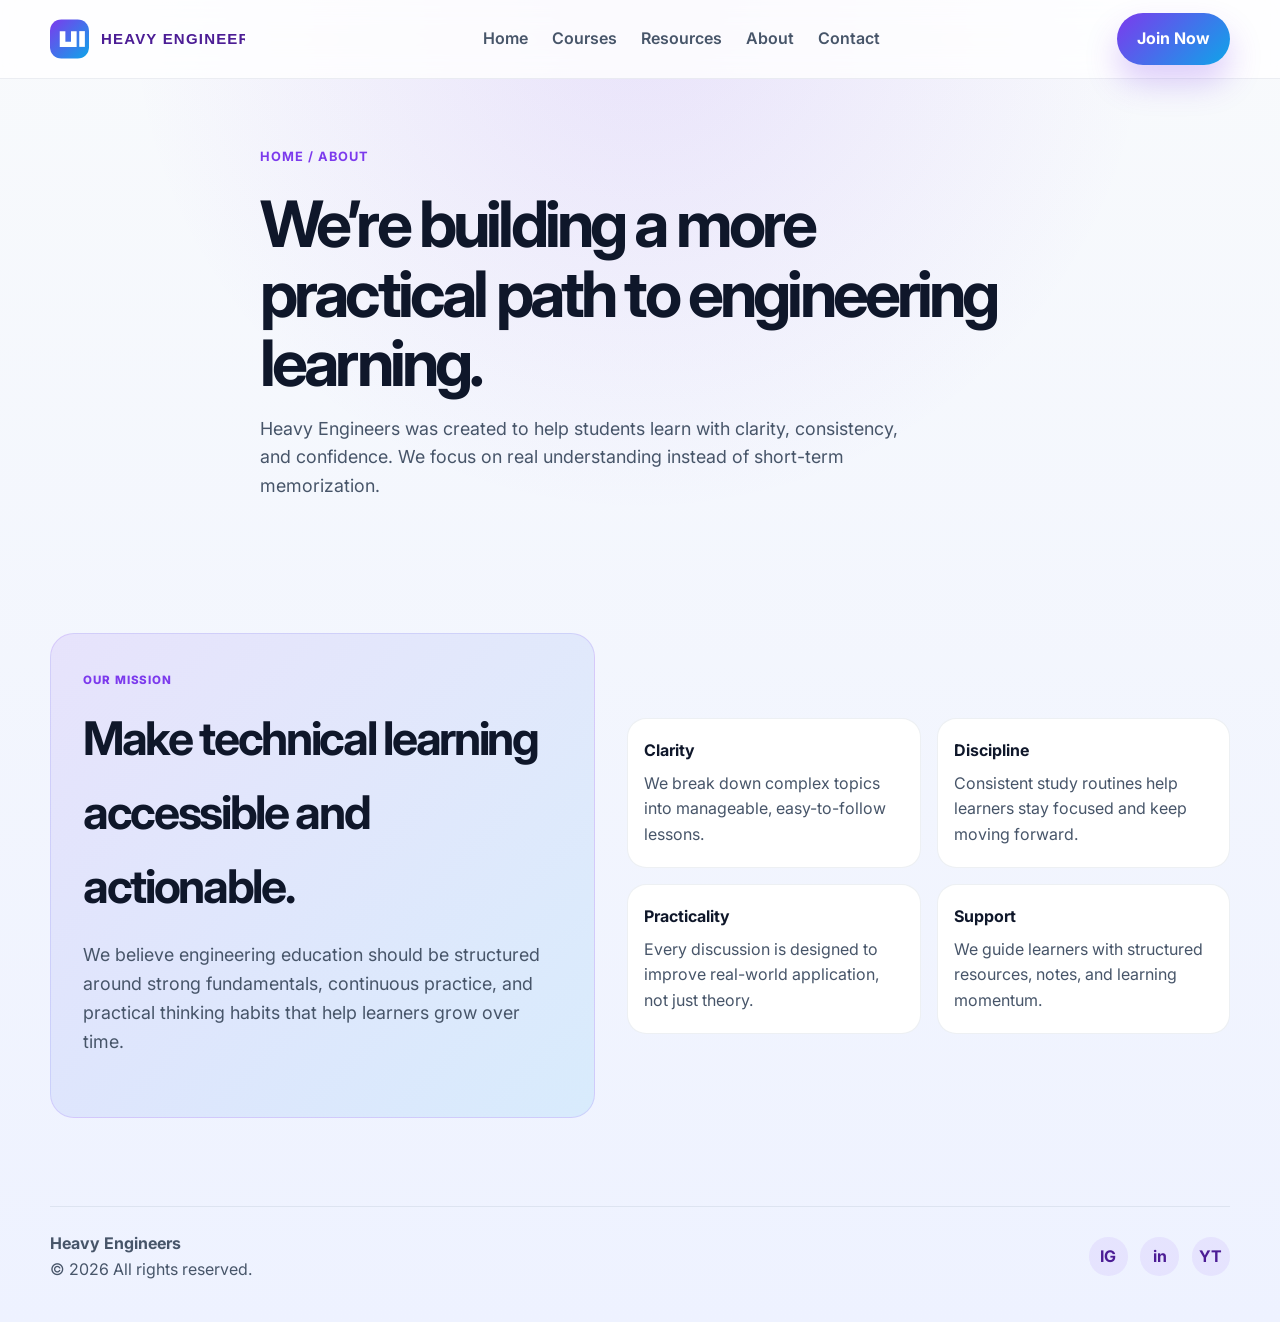
==== about.html @ 8e63c317 "Force cache refresh for updated logo and styles Co-authored-by: Copilot <223556219+Copilot@users.nor" ====
<!DOCTYPE html>
<html lang="en">
  <head>
    <meta charset="UTF-8" />
    <meta name="viewport" content="width=device-width, initial-scale=1.0" />
    <meta
      name="description"
      content="Learn about Heavy Engineers, our mission, and the approach behind our engineering learning community."
    />
    <title>About | Heavy Engineers</title>
    <link rel="preconnect" href="https://fonts.googleapis.com" />
    <link rel="preconnect" href="https://fonts.gstatic.com" crossorigin />
    <link
      href="https://fonts.googleapis.com/css2?family=Inter:wght@400;500;600;700;800;900&display=swap"
      rel="stylesheet"
    />
    <link rel="stylesheet" href="styles.css?v=2" />
  </head>
  <body>
    <header class="topbar">
      <div class="container nav">
        <a href="index.html" class="brand" aria-label="Heavy Engineers home">
          <img src="assets/heavy-engineers-logo.svg?v=2" alt="Heavy Engineers logo" class="brand-logo" />
        </a>

        <button class="menu-toggle" aria-label="Toggle navigation" aria-expanded="false">
          ☰
        </button>

        <nav class="nav-links" aria-label="Main navigation">
          <a href="index.html">Home</a>
          <a href="courses.html">Courses</a>
          <a href="notes.html">Resources</a>
          <a href="about.html">About</a>
          <a href="contact.html">Contact</a>
        </nav>

        <a href="contact.html" class="nav-cta">Join Now</a>
      </div>
    </header>

    <main>
      <section class="page-hero">
        <div class="container page-hero-content">
          <span class="page-breadcrumb">Home / About</span>
          <h1>We’re building a more practical path to engineering learning.</h1>
          <p class="hero-copy">
            Heavy Engineers was created to help students learn with clarity, consistency, and confidence.
            We focus on real understanding instead of short-term memorization.
          </p>
        </div>
      </section>

      <section>
        <div class="container split">
          <div class="info-panel">
            <span class="section-label">Our mission</span>
            <h2>Make technical learning accessible and actionable.</h2>
            <p class="hero-copy">
              We believe engineering education should be structured around strong fundamentals, continuous practice,
              and practical thinking habits that help learners grow over time.
            </p>
          </div>

          <div class="feature-list">
            <div class="feature-item">
              <strong>Clarity</strong>
              <span>We break down complex topics into manageable, easy-to-follow lessons.</span>
            </div>
            <div class="feature-item">
              <strong>Discipline</strong>
              <span>Consistent study routines help learners stay focused and keep moving forward.</span>
            </div>
            <div class="feature-item">
              <strong>Practicality</strong>
              <span>Every discussion is designed to improve real-world application, not just theory.</span>
            </div>
            <div class="feature-item">
              <strong>Support</strong>
              <span>We guide learners with structured resources, notes, and learning momentum.</span>
            </div>
          </div>
        </div>
      </section>
    </main>

    <footer class="footer">
      <div class="container footer-row">
        <div>
          <strong>Heavy Engineers</strong>
          <div>© <span id="year"></span> All rights reserved.</div>
        </div>

        <div class="socials" aria-label="Social links">
          <a href="#" aria-label="Instagram">IG</a>
          <a href="#" aria-label="LinkedIn">in</a>
          <a href="#" aria-label="YouTube">YT</a>
        </div>
      </div>
    </footer>

    <script src="script.js?v=2"></script>
  </body>
</html>
---- styles.css ----
:root {
  --bg: #0f172a;
  --bg-soft: #111827;
  --panel: rgba(15, 23, 42, 0.8);
  --panel-light: #f8fafc;
  --card: #ffffff;
  --card-alt: #eef2ff;
  --primary: #7c3aed;
  --primary-dark: #4c1d95;
  --secondary: #0ea5e9;
  --accent: #f59e0b;
  --text: #0f172a;
  --text-soft: #475569;
  --line: rgba(148, 163, 184, 0.28);
  --shadow: 0 24px 80px rgba(15, 23, 42, 0.18);
  --radius: 22px;
  --max-width: 1180px;
}

* {
  box-sizing: border-box;
}

html {
  scroll-behavior: smooth;
}

body {
  margin: 0;
  font-family: Inter, "Segoe UI", sans-serif;
  color: var(--text);
  background:
    radial-gradient(circle at top, rgba(124, 58, 237, 0.12), transparent 35%),
    linear-gradient(180deg, #f8fafc 0%, #eef2ff 100%);
  line-height: 1.6;
}

img {
  max-width: 100%;
  display: block;
}

a {
  color: inherit;
  text-decoration: none;
}

button {
  font: inherit;
}

.container {
  width: min(var(--max-width), calc(100% - 2rem));
  margin: 0 auto;
}

.topbar {
  position: sticky;
  top: 0;
  z-index: 50;
  background: rgba(255, 255, 255, 0.8);
  backdrop-filter: blur(14px);
  border-bottom: 1px solid rgba(148, 163, 184, 0.18);
}

.nav {
  display: flex;
  align-items: center;
  justify-content: space-between;
  min-height: 78px;
}

.brand {
  display: inline-flex;
  align-items: center;
  gap: 0.8rem;
  font-weight: 800;
  letter-spacing: 0.04em;
  text-transform: uppercase;
  color: var(--primary-dark);
}

.brand-logo {
  display: block;
  height: 42px;
  width: auto;
}

.nav-links {
  display: flex;
  align-items: center;
  gap: 1.5rem;
}

.nav-links a {
  position: relative;
  color: var(--text-soft);
  font-weight: 600;
  transition: color 0.2s ease;
}

.nav-links a::after {
  content: "";
  position: absolute;
  left: 0;
  bottom: -0.4rem;
  width: 100%;
  height: 2px;
  background: linear-gradient(90deg, var(--primary), var(--secondary));
  transform: scaleX(0);
  transform-origin: left;
  transition: transform 0.2s ease;
}

.nav-links a:hover,
.nav-links a:focus-visible {
  color: var(--primary-dark);
}

.nav-links a:hover::after,
.nav-links a:focus-visible::after {
  transform: scaleX(1);
}

.nav-cta {
  display: inline-flex;
  align-items: center;
  gap: 0.6rem;
  background: linear-gradient(135deg, var(--primary), var(--secondary));
  color: #fff;
  border: 0;
  border-radius: 999px;
  padding: 0.85rem 1.25rem;
  font-weight: 700;
  box-shadow: 0 18px 32px rgba(124, 58, 237, 0.25);
  cursor: pointer;
}

.menu-toggle {
  display: none;
  border: 1px solid rgba(148, 163, 184, 0.4);
  background: #fff;
  border-radius: 12px;
  width: 2.8rem;
  height: 2.8rem;
}

.hero {
  padding: 4.5rem 0 3rem;
}

.hero-grid {
  display: grid;
  grid-template-columns: 1.1fr 0.9fr;
  gap: 2rem;
  align-items: center;
}

.kicker {
  display: inline-flex;
  align-items: center;
  gap: 0.5rem;
  padding: 0.5rem 0.8rem;
  background: rgba(124, 58, 237, 0.08);
  color: var(--primary-dark);
  border: 1px solid rgba(124, 58, 237, 0.15);
  border-radius: 999px;
  font-size: 0.8rem;
  font-weight: 700;
  letter-spacing: 0.08em;
  text-transform: uppercase;
}

h1 {
  font-size: clamp(2.6rem, 5vw, 4.4rem);
  line-height: 1.08;
  margin: 1.3rem 0 1rem;
  letter-spacing: -0.06em;
}

.hero-copy {
  color: var(--text-soft);
  font-size: 1.12rem;
  margin-bottom: 1.8rem;
  max-width: 58ch;
}

.hero-actions {
  display: flex;
  flex-wrap: wrap;
  gap: 1rem;
  margin-bottom: 2rem;
}

.primary-btn,
.secondary-btn {
  display: inline-flex;
  align-items: center;
  justify-content: center;
  min-height: 3.35rem;
  padding: 0.9rem 1.4rem;
  border-radius: 0.9rem;
  font-weight: 700;
  transition: transform 0.2s ease, box-shadow 0.2s ease;
}

.primary-btn {
  background: linear-gradient(135deg, var(--primary), var(--secondary));
  color: #fff;
  box-shadow: 0 20px 40px rgba(124, 58, 237, 0.2);
}

.secondary-btn {
  background: #fff;
  border: 1px solid rgba(148, 163, 184, 0.3);
  color: var(--text);
}

.primary-btn:hover,
.secondary-btn:hover,
.nav-cta:hover {
  transform: translateY(-1px);
}

.trust-row {
  display: flex;
  flex-wrap: wrap;
  gap: 1.4rem;
  align-items: center;
  color: var(--text-soft);
  font-size: 0.92rem;
  font-weight: 600;
}

.trust-pill {
  display: inline-flex;
  align-items: center;
  gap: 0.45rem;
}

.trust-dot {
  width: 0.7rem;
  height: 0.7rem;
  border-radius: 50%;
  background: linear-gradient(135deg, #34d399, #10b981);
  box-shadow: 0 0 0 5px rgba(52, 211, 153, 0.1);
}

.hero-visual {
  position: relative;
  padding: 1.4rem;
}

.panel {
  position: relative;
  background: linear-gradient(160deg, rgba(15, 23, 42, 0.95), rgba(49, 46, 129, 0.94));
  color: #fff;
  border-radius: 1.7rem;
  overflow: hidden;
  box-shadow: var(--shadow);
}

.panel-content {
  position: relative;
  padding: 1.5rem;
  z-index: 1;
}

.hero-card {
  padding: 1.5rem;
  background: rgba(255, 255, 255, 0.08);
  border: 1px solid rgba(255, 255, 255, 0.12);
  border-radius: 1.25rem;
}

.hero-card h3 {
  margin: 0 0 1rem;
  font-size: 1.1rem;
}

.course-mini {
  display: grid;
  grid-template-columns: 2.1fr 1fr;
  gap: 1rem;
  align-items: center;
  background: rgba(15, 23, 42, 0.28);
  padding: 0.9rem 1rem;
  border-radius: 1rem;
  border: 1px solid rgba(255, 255, 255, 0.1);
  margin-top: 1rem;
}

.course-mini strong {
  display: block;
  font-size: 0.98rem;
  margin-bottom: 0.2rem;
}

.course-mini span {
  color: rgba(255, 255, 255, 0.76);
  font-size: 0.9rem;
}

.progress {
  width: 100%;
  height: 0.8rem;
  background: rgba(255, 255, 255, 0.12);
  border-radius: 999px;
  overflow: hidden;
  margin-top: 1rem;
}

.progress-bar {
  width: 78%;
  height: 100%;
  border-radius: 999px;
  background: linear-gradient(90deg, #7dd3fc, #a78bfa, #fbbf24);
}

.float-card {
  position: absolute;
  right: -0.8rem;
  bottom: 1.1rem;
  padding: 0.9rem 1rem;
  background: rgba(255, 255, 255, 0.92);
  color: var(--text);
  border-radius: 1rem;
  box-shadow: 0 26px 50px rgba(15, 23, 42, 0.18);
}

.float-card strong {
  display: block;
  font-size: 1.35rem;
  margin-bottom: 0.15rem;
}

section {
  padding: 4.5rem 0;
}

.section-head {
  margin-bottom: 2rem;
  text-align: center;
}

.section-head p {
  margin: 0.75rem 0 0;
  color: var(--text-soft);
  font-size: 1.04rem;
}

.section-label {
  letter-spacing: 0.08em;
  text-transform: uppercase;
  color: var(--primary);
  font-weight: 800;
  font-size: 0.72rem;
}

h2 {
  margin: 0.55rem 0 0;
  font-size: clamp(2rem, 4vw, 2.9rem);
  letter-spacing: -0.05em;
}

.metrics {
  display: grid;
  grid-template-columns: repeat(4, minmax(0, 1fr));
  gap: 1rem;
}

.metric {
  background: rgba(255, 255, 255, 0.74);
  border: 1px solid rgba(148, 163, 184, 0.17);
  border-radius: 1.2rem;
  padding: 1.4rem;
  box-shadow: 0 18px 40px rgba(15, 23, 42, 0.04);
}

.metric strong {
  display: block;
  font-size: clamp(1.8rem, 4vw, 2.5rem);
  line-height: 1;
  margin-bottom: 0.55rem;
}

.metric span {
  color: var(--text-soft);
  font-weight: 600;
}

.testimonial-grid {
  display: grid;
  grid-template-columns: repeat(2, minmax(0, 1fr));
  gap: 1.2rem;
}

.quote-card {
  background: linear-gradient(180deg, rgba(255, 255, 255, 0.98), rgba(238, 242, 255, 0.92));
  border: 1px solid rgba(148, 163, 184, 0.18);
  border-radius: var(--radius);
  padding: 1.6rem;
  box-shadow: 0 20px 42px rgba(15, 23, 42, 0.04);
}

.quote-mark {
  font-size: 3rem;
  line-height: 1;
  color: var(--primary);
  font-weight: 800;
}

.quote-card p {
  margin: 0.5rem 0 1.2rem;
  color: var(--text-soft);
  font-size: 1.02rem;
}

.quote-author {
  display: flex;
  flex-direction: column;
  gap: 0.15rem;
}

.quote-author strong {
  font-size: 1rem;
}

.quote-author span {
  color: var(--text-soft);
  font-size: 0.82rem;
}

.cards {
  display: grid;
  grid-template-columns: repeat(3, minmax(0, 1fr));
  gap: 1.3rem;
}

.card {
  background: rgba(255, 255, 255, 0.9);
  border: 1px solid rgba(148, 163, 184, 0.18);
  border-radius: var(--radius);
  padding: 1.5rem;
  box-shadow: 0 18px 38px rgba(15, 23, 42, 0.04);
}

.icon-box {
  width: 3.15rem;
  height: 3.15rem;
  display: inline-flex;
  align-items: center;
  justify-content: center;
  border-radius: 0.9rem;
  background: linear-gradient(135deg, rgba(124, 58, 237, 0.12), rgba(14, 165, 233, 0.12));
  color: var(--primary-dark);
  font-size: 1.4rem;
}

.card h3 {
  margin: 1.1rem 0 0.7rem;
  font-size: 1.35rem;
}

.card p {
  margin: 0;
  color: var(--text-soft);
}

.course-actions {
  margin-top: 1.25rem;
}

.split {
  display: grid;
  grid-template-columns: 0.95fr 1.05fr;
  gap: 2rem;
  align-items: center;
}

.info-panel {
  background: linear-gradient(135deg, rgba(124, 58, 237, 0.10), rgba(14, 165, 233, 0.10));
  border: 1px solid rgba(124, 58, 237, 0.15);
  border-radius: 1.5rem;
  padding: 2rem;
}

.info-panel ul {
  list-style: none;
  padding: 0;
  margin: 1.4rem 0 0;
  display: grid;
  gap: 0.9rem;
}

.info-panel li {
  display: flex;
  align-items: start;
  gap: 0.8rem;
  color: var(--text-soft);
  font-weight: 600;
}

.check {
  width: 1.3rem;
  height: 1.3rem;
  border-radius: 50%;
  display: inline-flex;
  align-items: center;
  justify-content: center;
  background: linear-gradient(135deg, var(--primary), var(--secondary));
  color: #fff;
  font-size: 0.8rem;
  margin-top: 0.15rem;
}

.feature-list {
  display: grid;
  grid-template-columns: repeat(2, minmax(0, 1fr));
  gap: 1rem;
}

.feature-item {
  background: #fff;
  border: 1px solid rgba(148, 163, 184, 0.17);
  border-radius: 1.2rem;
  padding: 1.2rem 1rem;
}

.feature-item strong {
  display: block;
  margin-bottom: 0.45rem;
}

.feature-item span {
  color: var(--text-soft);
}

.cta {
  background: linear-gradient(135deg, var(--bg), var(--bg-soft));
  color: #fff;
}

.cta-box {
  display: flex;
  align-items: center;
  justify-content: space-between;
  gap: 1rem;
  padding: 2rem 2.2rem;
  border-radius: 1.5rem;
  border: 1px solid rgba(255, 255, 255, 0.1);
  background: rgba(255, 255, 255, 0.03);
}

.cta-box p {
  margin: 0.45rem 0 0;
  color: rgba(255, 255, 255, 0.8);
}

.footer {
  padding: 1rem 0 2.5rem;
  color: var(--text-soft);
}

.footer-row {
  display: flex;
  align-items: center;
  justify-content: space-between;
  gap: 1rem;
  border-top: 1px solid rgba(148, 163, 184, 0.2);
  padding-top: 1.5rem;
}

.socials {
  display: flex;
  align-items: center;
  gap: 0.8rem;
}

.socials a {
  display: inline-flex;
  align-items: center;
  justify-content: center;
  width: 2.4rem;
  height: 2.4rem;
  border-radius: 50%;
  background: rgba(124, 58, 237, 0.08);
  color: var(--primary-dark);
  font-weight: 700;
}

.page-hero {
  padding: 4rem 0 2rem;
}

.page-hero-content {
  max-width: 760px;
}

.page-breadcrumb {
  display: inline-flex;
  align-items: center;
  gap: 0.5rem;
  font-size: 0.8rem;
  font-weight: 700;
  letter-spacing: 0.08em;
  text-transform: uppercase;
  color: var(--primary);
}

.page-card {
  background: rgba(255, 255, 255, 0.9);
  border: 1px solid rgba(148, 163, 184, 0.17);
  border-radius: var(--radius);
  padding: 1.5rem;
  box-shadow: 0 18px 38px rgba(15, 23, 42, 0.04);
}

.info-grid {
  display: grid;
  grid-template-columns: repeat(2, minmax(0, 1fr));
  gap: 1.2rem;
}

.resource-list {
  list-style: none;
  margin: 1.4rem 0 0;
  padding: 0;
  display: grid;
  gap: 0.8rem;
}

.resource-list li {
  display: flex;
  align-items: center;
  gap: 0.8rem;
  color: var(--text-soft);
  font-weight: 600;
}

.contact-grid {
  display: grid;
  grid-template-columns: 0.9fr 1.1fr;
  gap: 1.5rem;
}

.contact-form {
  display: grid;
  gap: 1rem;
}

.field {
  display: grid;
  gap: 0.45rem;
}

.field label {
  font-weight: 700;
  color: var(--text);
}

.field input,
.field textarea {
  width: 100%;
  border: 1px solid rgba(148, 163, 184, 0.4);
  border-radius: 0.9rem;
  padding: 0.9rem 1rem;
  font: inherit;
  background: rgba(248, 250, 252, 0.9);
}

.field textarea {
  min-height: 140px;
  resize: vertical;
}

.contact-details {
  display: grid;
  gap: 1rem;
}

.contact-detail {
  background: rgba(255, 255, 255, 0.9);
  border: 1px solid rgba(148, 163, 184, 0.17);
  border-radius: 1rem;
  padding: 1.1rem 1rem;
}

.contact-detail strong {
  display: block;
  margin-bottom: 0.35rem;
}

.contact-detail span,
.contact-detail a {
  color: var(--text-soft);
}

@media (max-width: 900px) {
  .hero-grid,
  .split,
  .cards,
  .metrics,
  .testimonial-grid {
    grid-template-columns: 1fr;
  }

  .feature-list {
    grid-template-columns: 1fr;
  }

  .cta-box,
  .nav {
    flex-direction: column;
    align-items: flex-start;
  }

  .nav-links {
    display: none;
    width: 100%;
    flex-direction: column;
    align-items: flex-start;
    padding: 0.5rem 0 1rem;
  }

  .nav-links.open {
    display: flex;
  }

  .menu-toggle {
    display: inline-flex;
    align-items: center;
    justify-content: center;
    cursor: pointer;
  }

  .nav-cta {
    display: none;
  }
}

@media (max-width: 600px) {
  .hero {
    padding-top: 3.2rem;
  }

  .section-head {
    text-align: left;
  }

  .cta-box {
    padding: 1.4rem;
  }

  .float-card {
    position: static;
    margin-top: 1rem;
  }
}
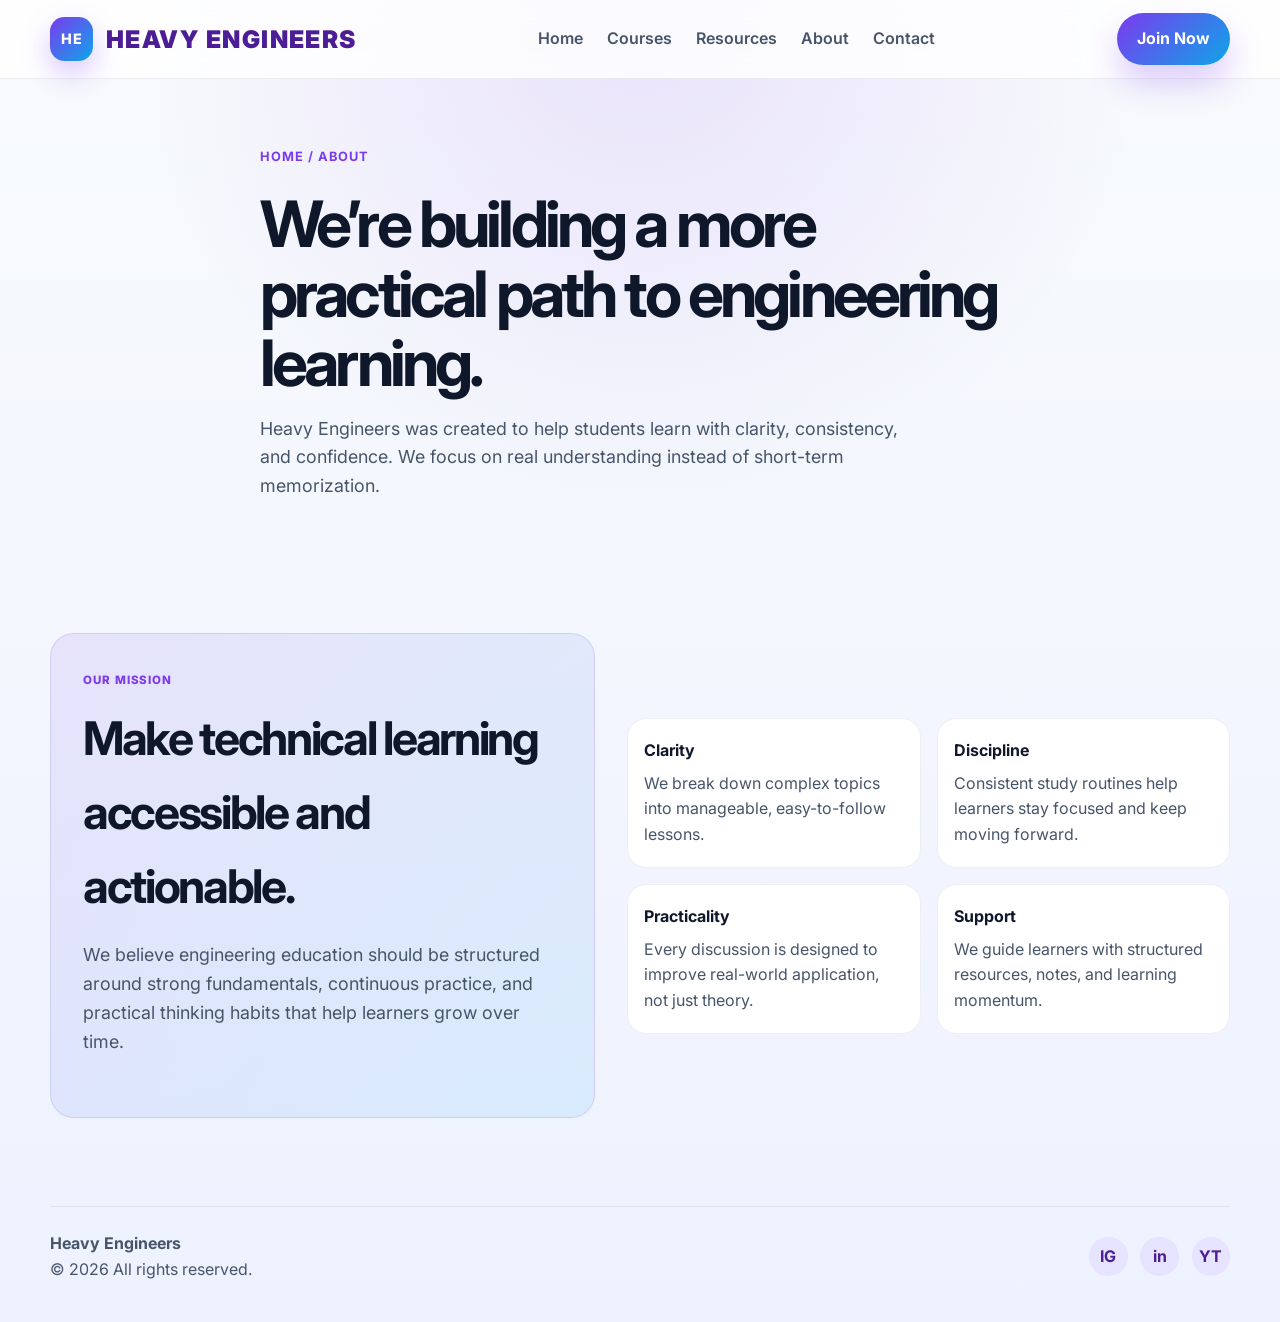
==== commit 5f7a8b50: "Replace SVG logo with CSS-based header brand to fix clipping Co-authored-by: Copilot <223556219+Copi" ====
--- a/about.html
+++ b/about.html
@@ -20,7 +20,8 @@
     <header class="topbar">
       <div class="container nav">
         <a href="index.html" class="brand" aria-label="Heavy Engineers home">
-          <img src="assets/heavy-engineers-logo.svg?v=2" alt="Heavy Engineers logo" class="brand-logo" />
+          <span class="brand-icon">HE</span>
+          <span class="brand-word">HEAVY ENGINEERS</span>
         </a>
 
         <button class="menu-toggle" aria-label="Toggle navigation" aria-expanded="false">
--- a/styles.css
+++ b/styles.css
@@ -80,10 +80,28 @@
   color: var(--primary-dark);
 }
 
-.brand-logo {
-  display: block;
-  height: 42px;
-  width: auto;
+.brand-icon {
+  display: inline-flex;
+  align-items: center;
+  justify-content: center;
+  width: 2.7rem;
+  height: 2.7rem;
+  border-radius: 0.9rem;
+  background: linear-gradient(135deg, var(--primary), var(--secondary));
+  color: #fff;
+  font-size: 0.9rem;
+  line-height: 1;
+  box-shadow: 0 12px 28px rgba(124, 58, 237, 0.28);
+  flex-shrink: 0;
+}
+
+.brand-word {
+  display: inline-block;
+  white-space: nowrap;
+  font-size: clamp(1.05rem, 1.9vw, 1.8rem);
+  font-weight: 900;
+  letter-spacing: 0.06em;
+  line-height: 1.1;
 }
 
 .nav-links {
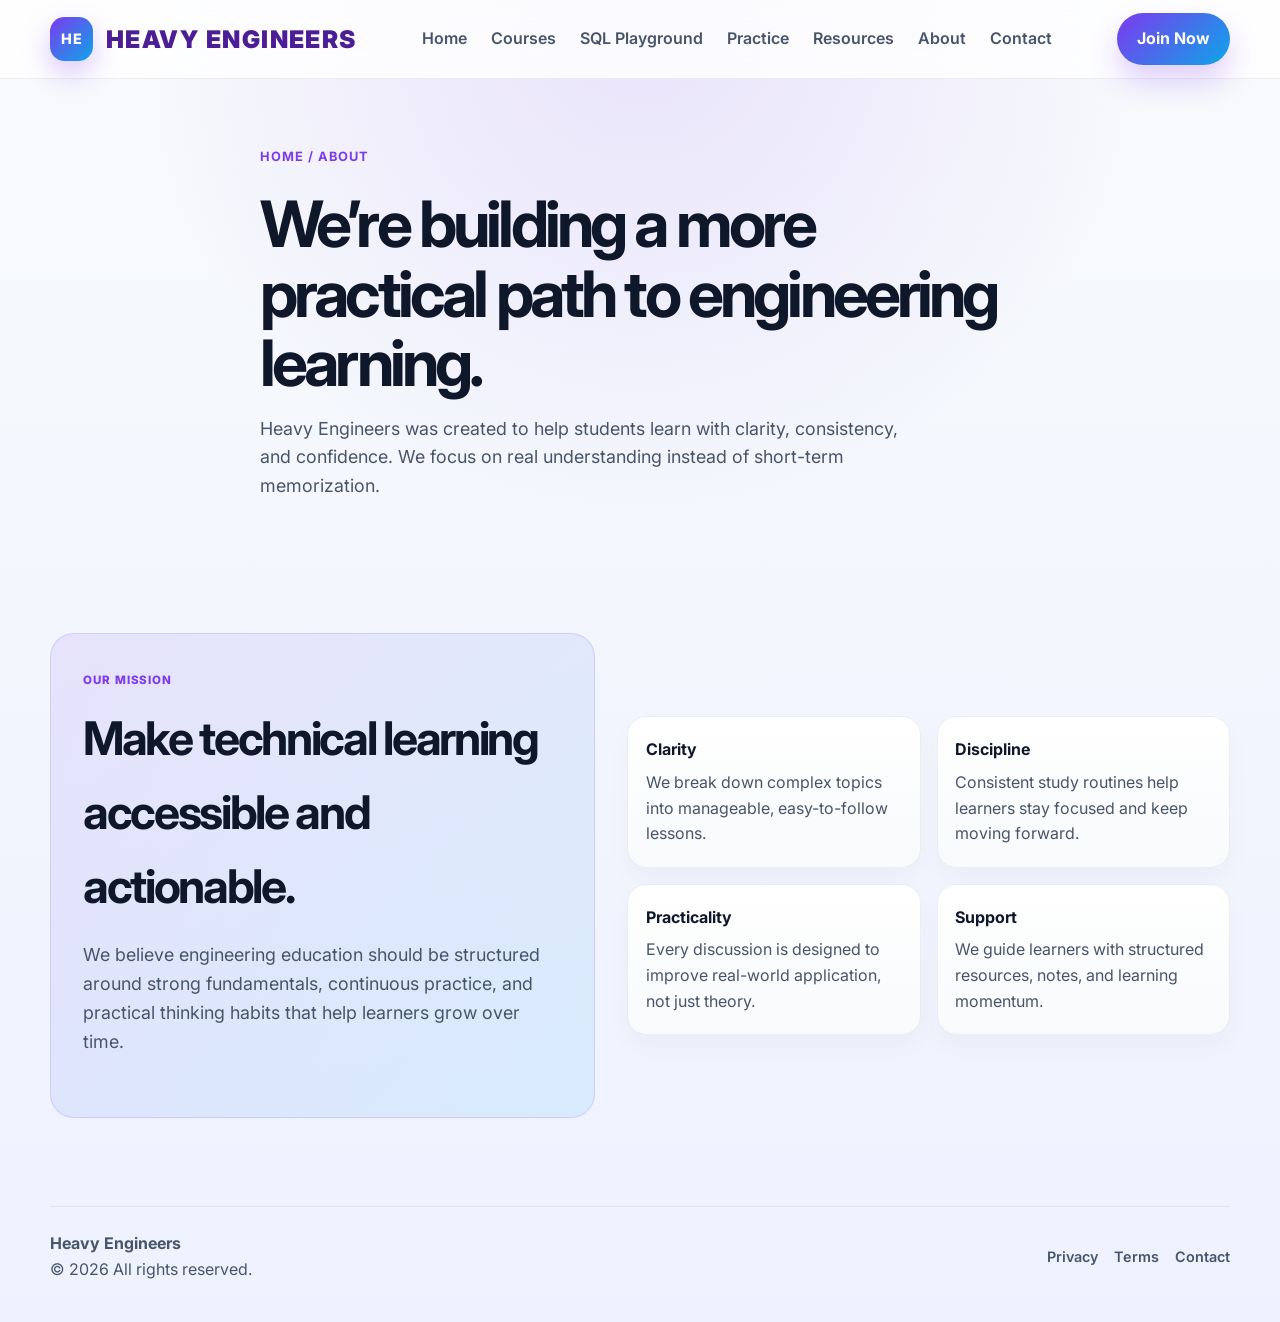
==== commit 30734262: "Build interactive SQL and HTML learning platform Add rich course content, browser-based SQL and HTML" ====
--- a/about.html
+++ b/about.html
@@ -7,14 +7,34 @@
       name="description"
       content="Learn about Heavy Engineers, our mission, and the approach behind our engineering learning community."
     />
+    <meta
+      name="keywords"
+      content="about Heavy Engineers, engineering learning mission, engineering education platform, study roadmap, learning community"
+    />
+    <meta name="robots" content="index, follow" />
+    <meta name="theme-color" content="#7C3AED" />
+    <meta name="author" content="Heavy Engineers" />
+    <meta property="og:type" content="website" />
+    <meta property="og:title" content="About | Heavy Engineers" />
+    <meta property="og:description" content="Learn how Heavy Engineers helps students build technical confidence and consistent learning habits." />
+    <meta property="og:url" content="https://heavyengineers.github.io/about.html" />
+    <meta property="og:site_name" content="Heavy Engineers" />
+    <meta property="og:locale" content="en_IN" />
+    <meta property="og:image" content="https://heavyengineers.github.io/assets/favicon.svg" />
+    <meta name="twitter:card" content="summary_large_image" />
+    <meta name="twitter:title" content="About | Heavy Engineers" />
+    <meta name="twitter:description" content="Learn about the mission and approach behind Heavy Engineers." />
+    <meta name="twitter:image" content="https://heavyengineers.github.io/assets/favicon.svg" />
     <title>About | Heavy Engineers</title>
+    <link rel="icon" type="image/svg+xml" href="assets/favicon.svg" />
+    <link rel="canonical" href="https://heavyengineers.github.io/about.html" />
     <link rel="preconnect" href="https://fonts.googleapis.com" />
     <link rel="preconnect" href="https://fonts.gstatic.com" crossorigin />
     <link
       href="https://fonts.googleapis.com/css2?family=Inter:wght@400;500;600;700;800;900&display=swap"
       rel="stylesheet"
     />
-    <link rel="stylesheet" href="styles.css?v=2" />
+    <link rel="stylesheet" href="styles.css?v=10" />
   </head>
   <body>
     <header class="topbar">
@@ -31,6 +51,8 @@
         <nav class="nav-links" aria-label="Main navigation">
           <a href="index.html">Home</a>
           <a href="courses.html">Courses</a>
+          <a href="sql-playground.html">SQL Playground</a>
+          <a href="practice.html">Practice</a>
           <a href="notes.html">Resources</a>
           <a href="about.html">About</a>
           <a href="contact.html">Contact</a>
@@ -92,14 +114,23 @@
           <div>© <span id="year"></span> All rights reserved.</div>
         </div>
 
-        <div class="socials" aria-label="Social links">
-          <a href="#" aria-label="Instagram">IG</a>
-          <a href="#" aria-label="LinkedIn">in</a>
-          <a href="#" aria-label="YouTube">YT</a>
+        <div class="footer-links">
+          <a href="privacy.html">Privacy</a>
+          <a href="terms.html">Terms</a>
+          <a href="contact.html">Contact</a>
         </div>
       </div>
     </footer>
 
+    <script type="application/ld+json">
+      {
+        "@context": "https://schema.org",
+        "@type": "AboutPage",
+        "name": "About | Heavy Engineers",
+        "url": "https://heavyengineers.github.io/about.html",
+        "description": "Discover how Heavy Engineers supports consistent engineering learning with practical resources and structured support."
+      }
+    </script>
     <script src="script.js?v=2"></script>
   </body>
 </html>
--- a/styles.css
+++ b/styles.css
@@ -9,12 +9,427 @@
   --primary-dark: #4c1d95;
   --secondary: #0ea5e9;
   --accent: #f59e0b;
+  --success: #10b981;
   --text: #0f172a;
   --text-soft: #475569;
   --line: rgba(148, 163, 184, 0.28);
   --shadow: 0 24px 80px rgba(15, 23, 42, 0.18);
+  --shadow-soft: 0 18px 38px rgba(15, 23, 42, 0.08);
   --radius: 22px;
   --max-width: 1180px;
+}
+
+.code-input::placeholder {
+  color: #64748b;
+}
+
+.editor-expanded {
+  position: fixed;
+  z-index: 1000;
+  inset: 1rem;
+  margin: 0;
+  display: flex;
+  flex-direction: column;
+  border-radius: 1rem;
+  box-shadow: 0 30px 80px rgba(2, 6, 23, 0.45);
+}
+
+.editor-expanded .code-editor {
+  flex: 1;
+  min-height: 0;
+}
+
+.editor-expanded .sql-output,
+.editor-expanded #htmlPreview,
+.editor-expanded iframe[id^="htmlPreview-"] {
+  max-height: 32vh;
+  min-height: 160px;
+}
+
+.editor-modal-open::after {
+  content: "";
+  position: fixed;
+  z-index: 999;
+  inset: 0;
+  background: rgba(2, 6, 23, 0.55);
+}
+
+.playground-intro-grid {
+  display: grid;
+  grid-template-columns: 1.4fr 1fr;
+  gap: 1rem;
+}
+
+.practice-toolbar {
+  display: flex;
+  flex-wrap: wrap;
+  gap: 0.65rem;
+  margin-bottom: 1rem;
+  padding: 0.35rem;
+  border: 1px solid rgba(148, 163, 184, 0.2);
+  border-radius: 0.9rem;
+  background: #f8fafc;
+  width: fit-content;
+}
+
+.practice-progress-card {
+  display: grid;
+  gap: 0.7rem;
+  margin-bottom: 0.75rem;
+  padding: 1rem 1.1rem;
+  border: 1px solid rgba(14, 165, 233, 0.2);
+  border-radius: 1rem;
+  background: linear-gradient(135deg, rgba(14, 165, 233, 0.08), rgba(124, 58, 237, 0.06));
+}
+
+.practice-progress-card > div:first-child {
+  display: flex;
+  align-items: center;
+  justify-content: space-between;
+  gap: 1rem;
+}
+
+.practice-progress-card strong {
+  color: var(--text);
+  font-size: 0.9rem;
+}
+
+.practice-progress-card small {
+  color: var(--text-soft);
+}
+
+.practice-progress-track {
+  height: 0.55rem;
+  overflow: hidden;
+  border-radius: 999px;
+  background: rgba(148, 163, 184, 0.22);
+}
+
+.practice-progress-track span {
+  display: block;
+  width: 0;
+  height: 100%;
+  border-radius: inherit;
+  background: linear-gradient(90deg, #0ea5e9, #7c3aed);
+  transition: width 0.25s ease;
+}
+
+.practice-difficulty-bar {
+  display: flex;
+  align-items: center;
+  flex-wrap: wrap;
+  gap: 0.45rem;
+  margin-bottom: 1rem;
+  color: var(--text-soft);
+  font-size: 0.78rem;
+  font-weight: 800;
+}
+
+.practice-difficulty {
+  border: 1px solid rgba(148, 163, 184, 0.22);
+  border-radius: 999px;
+  padding: 0.35rem 0.65rem;
+  background: #fff;
+  color: var(--text-soft);
+  font: inherit;
+  font-size: 0.72rem;
+  cursor: pointer;
+}
+
+.practice-difficulty.active {
+  border-color: var(--primary);
+  background: rgba(124, 58, 237, 0.09);
+  color: var(--primary-dark);
+}
+
+.practice-filter {
+  border: 0;
+  border-radius: 0.65rem;
+  padding: 0.7rem 1rem;
+  background: transparent;
+  color: var(--text-soft);
+  font: inherit;
+  font-size: 0.84rem;
+  font-weight: 800;
+  cursor: pointer;
+}
+
+.practice-filter.active {
+  background: var(--primary);
+  color: #fff;
+  box-shadow: 0 8px 16px rgba(124, 58, 237, 0.2);
+}
+
+.practice-filter span {
+  display: inline-grid;
+  place-items: center;
+  min-width: 1.4rem;
+  height: 1.4rem;
+  margin-left: 0.3rem;
+  border-radius: 999px;
+  background: rgba(124, 58, 237, 0.1);
+  color: var(--primary-dark);
+  font-size: 0.7rem;
+}
+
+.practice-filter.active span {
+  background: rgba(255, 255, 255, 0.2);
+  color: #fff;
+}
+
+.practice-layout {
+  display: grid;
+  grid-template-columns: minmax(220px, 0.35fr) minmax(0, 1fr);
+  gap: 1rem;
+  align-items: start;
+}
+
+.practice-list,
+.practice-workspace {
+  border: 1px solid rgba(148, 163, 184, 0.18);
+  border-radius: 1.2rem;
+  background: rgba(255, 255, 255, 0.94);
+  box-shadow: var(--shadow-soft);
+}
+
+.practice-list {
+  overflow: hidden;
+  position: sticky;
+  top: 1rem;
+}
+
+.practice-list-heading {
+  display: flex;
+  justify-content: space-between;
+  gap: 0.5rem;
+  padding: 1rem;
+  background: linear-gradient(135deg, #0f172a, #312e81);
+  color: #fff;
+  font-size: 0.84rem;
+}
+
+.practice-list-heading strong {
+  color: #c4b5fd;
+}
+
+.practice-problem {
+  display: flex;
+  align-items: center;
+  gap: 0.75rem;
+  width: 100%;
+  padding: 0.9rem 1rem;
+  border: 0;
+  border-bottom: 1px solid rgba(148, 163, 184, 0.14);
+  background: #fff;
+  color: var(--text);
+  text-align: left;
+  cursor: pointer;
+}
+
+.practice-problem:hover,
+.practice-problem.active {
+  background: rgba(124, 58, 237, 0.07);
+}
+
+.practice-problem-number {
+  display: grid;
+  flex: 0 0 1.8rem;
+  place-items: center;
+  width: 1.8rem;
+  height: 1.8rem;
+  border: 1px solid rgba(148, 163, 184, 0.24);
+  border-radius: 0.5rem;
+  color: var(--text-soft);
+  font-size: 0.75rem;
+  font-weight: 900;
+}
+
+.practice-problem.active .practice-problem-number {
+  background: var(--primary);
+  border-color: var(--primary);
+  color: #fff;
+}
+
+.practice-problem.is-solved {
+  background: rgba(16, 185, 129, 0.04);
+}
+
+.practice-problem.is-solved .practice-problem-number {
+  border-color: rgba(16, 185, 129, 0.4);
+  color: #047857;
+}
+
+.practice-solved-mark {
+  margin-left: auto;
+  color: #059669;
+  font-size: 1rem;
+  font-weight: 900;
+}
+
+.practice-problem-copy {
+  display: grid;
+  gap: 0.25rem;
+  min-width: 0;
+}
+
+.practice-problem strong {
+  font-size: 0.86rem;
+  overflow: hidden;
+  text-overflow: ellipsis;
+  white-space: nowrap;
+}
+
+.practice-type {
+  color: var(--primary);
+  font-size: 0.65rem;
+  font-weight: 900;
+  letter-spacing: 0.08em;
+}
+
+.practice-problem small,
+.difficulty-pill {
+  width: fit-content;
+  font-size: 0.7rem;
+  font-weight: 800;
+}
+
+.difficulty-easy { color: #047857; }
+.difficulty-medium { color: #b45309; }
+.difficulty-hard { color: #b91c1c; }
+
+.practice-workspace {
+  min-width: 0;
+  padding: 1.3rem;
+}
+
+.practice-problem-header {
+  display: flex;
+  align-items: start;
+  justify-content: space-between;
+  gap: 1rem;
+}
+
+.practice-header-meta {
+  display: grid;
+  justify-items: end;
+  gap: 0.55rem;
+}
+
+.practice-verdict,
+.practice-check-output {
+  display: flex;
+  align-items: center;
+  gap: 0.55rem;
+  width: fit-content;
+  padding: 0.5rem 0.7rem;
+  border: 1px solid rgba(148, 163, 184, 0.24);
+  border-radius: 0.65rem;
+  background: #f8fafc;
+  color: var(--text-soft);
+  font-size: 0.72rem;
+}
+
+.practice-verdict strong,
+.practice-check-output strong {
+  font-size: 0.75rem;
+  letter-spacing: 0.06em;
+}
+
+.verdict-idle {
+  color: #64748b;
+}
+
+.verdict-pass {
+  border-color: rgba(16, 185, 129, 0.3);
+  background: rgba(16, 185, 129, 0.1);
+  color: #047857;
+}
+
+.verdict-fail {
+  border-color: rgba(239, 68, 68, 0.3);
+  background: rgba(239, 68, 68, 0.08);
+  color: #b91c1c;
+}
+
+.practice-check-output {
+  margin-top: 0.8rem;
+}
+
+.practice-check-output span {
+  color: inherit;
+}
+
+.practice-problem-header h2 {
+  margin: 0.35rem 0 0;
+}
+
+.difficulty-pill {
+  padding: 0.45rem 0.7rem;
+  border-radius: 999px;
+  background: rgba(124, 58, 237, 0.08);
+}
+
+.practice-prompt {
+  max-width: 75ch;
+  margin: 1.1rem 0;
+  color: var(--text-soft);
+  font-size: 1.02rem;
+  line-height: 1.8;
+}
+
+.practice-step-nav {
+  display: flex;
+  align-items: center;
+  justify-content: space-between;
+  gap: 0.8rem;
+  margin: 1.1rem 0;
+  padding: 0.7rem;
+  border: 1px solid rgba(148, 163, 184, 0.16);
+  border-radius: 0.8rem;
+  background: #f8fafc;
+  color: var(--text-soft);
+  font-size: 0.78rem;
+  text-align: center;
+}
+
+.practice-step-nav button:disabled {
+  cursor: not-allowed;
+  opacity: 0.45;
+}
+
+
+.practice-hints {
+  margin: 1rem 0;
+  padding: 0.8rem 1rem;
+  border: 1px dashed rgba(124, 58, 237, 0.3);
+  border-radius: 0.8rem;
+  color: var(--text-soft);
+}
+
+.practice-hints summary {
+  cursor: pointer;
+  color: var(--primary);
+  font-weight: 800;
+}
+
+.practice-hints ul,
+.practice-requirements ul {
+  margin-bottom: 0;
+  padding-left: 1.2rem;
+  line-height: 1.8;
+}
+
+.practice-requirements {
+  margin-top: 1rem;
+  padding: 1rem;
+  border: 1px solid rgba(14, 165, 233, 0.2);
+  border-radius: 0.8rem;
+  background: rgba(14, 165, 233, 0.06);
+  color: var(--text-soft);
+}
+
+.practice-requirements strong {
+  color: var(--text);
 }
 
 * {
@@ -33,9 +448,14 @@
     radial-gradient(circle at top, rgba(124, 58, 237, 0.12), transparent 35%),
     linear-gradient(180deg, #f8fafc 0%, #eef2ff 100%);
   line-height: 1.6;
-}
-
-img {
+  font-size: 16px;
+  -webkit-font-smoothing: antialiased;
+  text-rendering: optimizeLegibility;
+}
+
+img,
+svg,
+canvas {
   max-width: 100%;
   display: block;
 }
@@ -47,6 +467,15 @@
 
 button {
   font: inherit;
+}
+
+::selection {
+  background: rgba(124, 58, 237, 0.18);
+}
+
+:focus-visible {
+  outline: 3px solid rgba(14, 165, 233, 0.45);
+  outline-offset: 3px;
 }
 
 .container {
@@ -150,8 +579,9 @@
   border-radius: 999px;
   padding: 0.85rem 1.25rem;
   font-weight: 700;
-  box-shadow: 0 18px 32px rgba(124, 58, 237, 0.25);
+  box-shadow: 0 16px 30px rgba(124, 58, 237, 0.24);
   cursor: pointer;
+  transition: transform 0.2s ease, box-shadow 0.2s ease, filter 0.2s ease;
 }
 
 .menu-toggle {
@@ -212,32 +642,83 @@
 
 .primary-btn,
 .secondary-btn {
+  position: relative;
+  isolation: isolate;
+  overflow: hidden;
   display: inline-flex;
   align-items: center;
   justify-content: center;
+  gap: 0.45rem;
   min-height: 3.35rem;
   padding: 0.9rem 1.4rem;
+  border: 1px solid transparent;
   border-radius: 0.9rem;
+  cursor: pointer;
   font-weight: 700;
-  transition: transform 0.2s ease, box-shadow 0.2s ease;
+  line-height: 1.1;
+  transition: transform 0.2s ease, box-shadow 0.2s ease, filter 0.2s ease, border-color 0.2s ease, background 0.2s ease;
+}
+
+.primary-btn::after,
+.secondary-btn::after {
+  position: absolute;
+  z-index: -1;
+  inset: 0;
+  content: "";
+  background: linear-gradient(110deg, transparent 25%, rgba(255, 255, 255, 0.28) 48%, transparent 70%);
+  transform: translateX(-125%);
+  transition: transform 0.55s ease;
+}
+
+.primary-btn:hover::after,
+.secondary-btn:hover::after {
+  transform: translateX(125%);
 }
 
 .primary-btn {
   background: linear-gradient(135deg, var(--primary), var(--secondary));
   color: #fff;
-  box-shadow: 0 20px 40px rgba(124, 58, 237, 0.2);
+  box-shadow: 0 18px 35px rgba(124, 58, 237, 0.2);
 }
 
 .secondary-btn {
-  background: #fff;
-  border: 1px solid rgba(148, 163, 184, 0.3);
+  background: rgba(255, 255, 255, 0.82);
+  border-color: rgba(148, 163, 184, 0.33);
   color: var(--text);
+  box-shadow: 0 10px 20px rgba(15, 23, 42, 0.03);
 }
 
 .primary-btn:hover,
 .secondary-btn:hover,
 .nav-cta:hover {
-  transform: translateY(-1px);
+  transform: translateY(-2px);
+  filter: saturate(1.06);
+  box-shadow: 0 22px 38px rgba(124, 58, 237, 0.2);
+}
+
+.primary-btn:active,
+.secondary-btn:active,
+.nav-cta:active {
+  transform: translateY(1px) scale(0.98);
+  box-shadow: 0 8px 16px rgba(15, 23, 42, 0.12);
+}
+
+.primary-btn:focus-visible,
+.secondary-btn:focus-visible,
+.nav-cta:focus-visible,
+button:focus-visible {
+  outline: 3px solid rgba(14, 165, 233, 0.38);
+  outline-offset: 3px;
+}
+
+.primary-btn:disabled,
+.secondary-btn:disabled,
+.nav-cta[aria-disabled="true"] {
+  cursor: not-allowed;
+  filter: grayscale(0.25);
+  opacity: 0.52;
+  pointer-events: none;
+  transform: none;
 }
 
 .trust-row {
@@ -271,11 +752,19 @@
 
 .panel {
   position: relative;
-  background: linear-gradient(160deg, rgba(15, 23, 42, 0.95), rgba(49, 46, 129, 0.94));
+  background: linear-gradient(160deg, rgba(15, 23, 42, 0.96), rgba(49, 46, 129, 0.94));
   color: #fff;
   border-radius: 1.7rem;
   overflow: hidden;
   box-shadow: var(--shadow);
+}
+
+.panel::before {
+  content: "";
+  position: absolute;
+  inset: 0;
+  background: radial-gradient(circle at top right, rgba(14, 165, 233, 0.2), transparent 35%);
+  pointer-events: none;
 }
 
 .panel-content {
@@ -388,11 +877,12 @@
 }
 
 .metric {
-  background: rgba(255, 255, 255, 0.74);
+  background: linear-gradient(180deg, rgba(255, 255, 255, 0.9), rgba(248, 250, 252, 0.95));
   border: 1px solid rgba(148, 163, 184, 0.17);
   border-radius: 1.2rem;
   padding: 1.4rem;
-  box-shadow: 0 18px 40px rgba(15, 23, 42, 0.04);
+  box-shadow: var(--shadow-soft);
+  transition: transform 0.2s ease, box-shadow 0.2s ease;
 }
 
 .metric strong {
@@ -418,7 +908,8 @@
   border: 1px solid rgba(148, 163, 184, 0.18);
   border-radius: var(--radius);
   padding: 1.6rem;
-  box-shadow: 0 20px 42px rgba(15, 23, 42, 0.04);
+  box-shadow: var(--shadow-soft);
+  transition: transform 0.2s ease, box-shadow 0.2s ease;
 }
 
 .quote-mark {
@@ -451,16 +942,196 @@
 
 .cards {
   display: grid;
-  grid-template-columns: repeat(3, minmax(0, 1fr));
-  gap: 1.3rem;
+  grid-template-columns: repeat(2, minmax(0, 1fr));
+  gap: 1.4rem;
+}
+
+.feature-courses {
+  margin-top: 1rem;
+}
+
+.course-card {
+  position: relative;
+  overflow: hidden;
+  border: 1px solid rgba(148, 163, 184, 0.18);
+  background: linear-gradient(180deg, rgba(255, 255, 255, 0.98), rgba(248, 250, 252, 0.96));
+  box-shadow: var(--shadow-soft);
+  transition: transform 0.2s ease, box-shadow 0.2s ease, border-color 0.2s ease;
+}
+
+.course-card:hover {
+  transform: translateY(-4px);
+  box-shadow: 0 22px 46px rgba(15, 23, 42, 0.08);
+  border-color: rgba(124, 58, 237, 0.15);
+}
+
+.course-badge {
+  position: absolute;
+  top: 1rem;
+  right: 1rem;
+  background: linear-gradient(135deg, var(--primary), var(--secondary));
+  color: #fff;
+  border-radius: 999px;
+  padding: 0.38rem 0.7rem;
+  font-size: 0.68rem;
+  font-weight: 800;
+  letter-spacing: 0.04em;
+  text-transform: uppercase;
+}
+
+.alt-badge {
+  background: linear-gradient(135deg, #0ea5e9, #14b8a6);
+}
+
+.upcoming-badge {
+  background: linear-gradient(135deg, #f59e0b, #f97316);
+}
+
+.is-upcoming {
+  border-style: dashed;
+  background: linear-gradient(180deg, rgba(255, 255, 255, 0.98), rgba(255, 247, 237, 0.94));
+}
+
+.upcoming-btn {
+  opacity: 0.8;
+  cursor: default;
+  pointer-events: none;
+  background: rgba(148, 163, 184, 0.12);
+  color: var(--text-soft);
+  border: 1px solid rgba(148, 163, 184, 0.28);
+  box-shadow: none;
+}
+
+.course-meta {
+  display: flex;
+  justify-content: space-between;
+  gap: 0.5rem;
+  margin-top: 1.1rem;
+  padding-top: 0.9rem;
+  border-top: 1px solid rgba(148, 163, 184, 0.18);
+  color: var(--text-soft);
+  font-size: 0.82rem;
+  font-weight: 700;
+}
+
+.editor-header > div:last-child {
+  display: flex;
+  flex-wrap: wrap;
+  justify-content: flex-end;
+  gap: 0.55rem;
+}
+
+.course-price-row {
+  display: flex;
+  align-items: center;
+  justify-content: space-between;
+  gap: 0.8rem;
+  margin-top: 1.2rem;
+}
+
+.course-price-row strong {
+  font-size: 1.7rem;
+  letter-spacing: -0.04em;
+}
+
+.small-btn {
+  min-height: 2.6rem;
+  padding: 0.7rem 0.9rem;
+  font-size: 0.84rem;
+}
+
+.notify-section {
+  padding: 0 0 4rem;
+}
+
+.notify-card {
+  display: grid;
+  grid-template-columns: minmax(0, 1.1fr) minmax(0, 1.4fr);
+  gap: 1.5rem;
+  align-items: center;
+  background: linear-gradient(135deg, rgba(124, 58, 237, 0.07), rgba(14, 165, 233, 0.07));
+  border: 1px solid rgba(148, 163, 184, 0.18);
+  border-radius: 1.8rem;
+  padding: 1.8rem;
+  box-shadow: var(--shadow-soft);
+}
+
+.notify-card h2 {
+  margin: 0.6rem 0 0.7rem;
+  font-size: clamp(2rem, 4vw, 2.5rem);
+  line-height: 1.1;
+}
+
+.notify-card p {
+  margin: 0;
+  color: var(--text-soft);
+}
+
+.notify-form {
+  display: grid;
+  grid-template-columns: repeat(2, minmax(0, 1fr));
+  gap: 1rem;
+}
+
+.notify-form label {
+  display: flex;
+  flex-direction: column;
+  gap: 0.5rem;
+  font-weight: 600;
+  color: var(--text);
+}
+
+.notify-form label:last-of-type {
+  grid-column: 1 / -1;
+}
+
+.notify-form input,
+.notify-form select {
+  width: 100%;
+  border: 1px solid rgba(148, 163, 184, 0.4);
+  border-radius: 0.9rem;
+  padding: 0.9rem 1rem;
+  font: inherit;
+  background: rgba(255, 255, 255, 0.8);
+  color: var(--text);
+}
+
+.notify-form button {
+  align-self: end;
+  min-height: 3.1rem;
+}
+
+.notify-status {
+  grid-column: 1 / -1;
+  min-height: 1.5em;
+  margin: 0;
+  color: var(--primary-dark);
+  font-weight: 700;
+}
+
+.notify-status.visible {
+  color: var(--success);
 }
 
 .card {
-  background: rgba(255, 255, 255, 0.9);
+  background: rgba(255, 255, 255, 0.92);
   border: 1px solid rgba(148, 163, 184, 0.18);
   border-radius: var(--radius);
   padding: 1.5rem;
-  box-shadow: 0 18px 38px rgba(15, 23, 42, 0.04);
+  box-shadow: var(--shadow-soft);
+  transition: transform 0.2s ease, box-shadow 0.2s ease, border-color 0.2s ease;
+}
+
+.card:hover,
+.quote-card:hover,
+.metric:hover,
+.page-card:hover,
+.feature-item:hover,
+.lesson-card:hover,
+.lesson-summary-card:hover {
+  transform: translateY(-4px);
+  box-shadow: 0 22px 46px rgba(15, 23, 42, 0.08);
+  border-color: rgba(124, 58, 237, 0.15);
 }
 
 .icon-box {
@@ -489,6 +1160,1145 @@
   margin-top: 1.25rem;
 }
 
+.course-main {
+  display: grid;
+  grid-template-columns: 290px minmax(0, 1fr);
+  gap: 2rem;
+  width: min(var(--max-width), calc(100% - 2rem));
+  margin: 0 auto;
+  padding: 2rem 0 4rem;
+}
+
+.course-sidebar {
+  position: sticky;
+  top: 5.5rem;
+  align-self: start;
+  background: linear-gradient(180deg, rgba(255, 255, 255, 0.96), rgba(248, 250, 252, 0.94));
+  border: 1px solid rgba(148, 163, 184, 0.18);
+  border-radius: 1.5rem;
+  padding: 1.25rem;
+  box-shadow: var(--shadow-soft);
+  height: fit-content;
+}
+
+.course-sidebar-header h2 {
+  margin-top: 0.5rem;
+  font-size: clamp(1.5rem, 3vw, 2.1rem);
+}
+
+.course-nav {
+  display: grid;
+  gap: 0.6rem;
+  margin-top: 1.2rem;
+}
+
+.course-nav a {
+  display: block;
+  color: var(--text-soft);
+  font-weight: 700;
+  border-radius: 0.9rem;
+  padding: 0.75rem 0.85rem;
+  border: 1px solid transparent;
+  transition: all 0.2s ease;
+}
+
+.course-nav a span,
+.course-nav a strong {
+  display: block;
+}
+
+.course-nav a span {
+  font-size: 0.76rem;
+  letter-spacing: 0.08em;
+  text-transform: uppercase;
+  margin-bottom: 0.2rem;
+  color: inherit;
+  opacity: 0.8;
+}
+
+.course-nav a strong {
+  font-size: 0.95rem;
+  line-height: 1.35;
+}
+
+.course-nav a:hover,
+.course-nav a.active {
+  background: rgba(124, 58, 237, 0.08);
+  color: var(--primary-dark);
+  border-color: rgba(124, 58, 237, 0.12);
+}
+
+.course-content {
+  min-width: 0;
+}
+
+.overview-grid {
+  display: grid;
+  grid-template-columns: repeat(auto-fit, minmax(220px, 1fr));
+  gap: 1rem;
+  margin-top: 1.5rem;
+}
+
+.lesson-summary-card {
+  display: block;
+  background: linear-gradient(180deg, rgba(124, 58, 237, 0.04), rgba(14, 165, 233, 0.04));
+  border: 1px solid rgba(148, 163, 184, 0.18);
+  border-radius: 1rem;
+  padding: 1.15rem;
+  transition: transform 0.2s ease, border-color 0.2s ease, box-shadow 0.2s ease;
+}
+
+.lesson-summary-card:hover {
+  transform: translateY(-2px);
+  border-color: rgba(124, 58, 237, 0.2);
+  box-shadow: 0 18px 30px rgba(15, 23, 42, 0.05);
+}
+
+.lesson-summary-label {
+  display: inline-block;
+  font-size: 0.72rem;
+  letter-spacing: 0.08em;
+  text-transform: uppercase;
+  color: var(--primary);
+  font-weight: 800;
+}
+
+.lesson-summary-card h3 {
+  margin: 0.7rem 0 0.45rem;
+}
+
+.lesson-summary-card p {
+  color: var(--text-soft);
+  margin: 0;
+}
+
+.lesson-body {
+  font-size: 1.04rem;
+  color: var(--text-soft);
+  line-height: 1.9;
+  margin-top: 1rem;
+  max-width: 74ch;
+}
+
+.lesson-body:first-of-type::first-letter {
+  float: left;
+  margin: 0.15rem 0.5rem 0 0;
+  color: var(--primary);
+  font-size: 3.3rem;
+  font-weight: 900;
+  line-height: 0.8;
+}
+
+.lesson-pullquote {
+  max-width: 70ch;
+  margin: 1.7rem 0;
+  padding: 1.2rem 1.4rem;
+  border-left: 5px solid #0ea5e9;
+  border-radius: 0 1rem 1rem 0;
+  background: linear-gradient(135deg, rgba(14, 165, 233, 0.1), rgba(124, 58, 237, 0.07));
+  color: var(--text);
+  font-size: 1.2rem;
+  font-weight: 700;
+  line-height: 1.7;
+}
+
+.reading-note {
+  display: grid;
+  gap: 0.35rem;
+  max-width: 74ch;
+  margin: 1.4rem 0;
+  padding: 0.9rem 1.1rem;
+  border: 1px dashed rgba(124, 58, 237, 0.35);
+  border-radius: 0.85rem;
+  background: rgba(124, 58, 237, 0.04);
+}
+
+.reading-note span {
+  color: var(--primary);
+  font-size: 0.7rem;
+  font-weight: 900;
+  letter-spacing: 0.1em;
+  text-transform: uppercase;
+}
+
+.reading-note p {
+  margin: 0;
+  color: var(--text-soft);
+  line-height: 1.75;
+}
+
+.expert-reading {
+  margin: 2rem 0;
+  padding: 1.5rem;
+  border: 1px solid rgba(124, 58, 237, 0.18);
+  border-radius: 1.25rem;
+  background:
+    radial-gradient(circle at 100% 0, rgba(14, 165, 233, 0.1), transparent 35%),
+    linear-gradient(135deg, rgba(124, 58, 237, 0.06), rgba(248, 250, 252, 0.94));
+}
+
+.expert-reading-heading {
+  max-width: 70ch;
+}
+
+.expert-reading-heading h3 {
+  margin: 0.35rem 0;
+  font-size: 1.35rem;
+}
+
+.expert-reading-heading p {
+  margin: 0;
+  color: var(--text-soft);
+  line-height: 1.8;
+}
+
+.expert-lens-grid {
+  display: grid;
+  grid-template-columns: repeat(3, minmax(0, 1fr));
+  gap: 0.85rem;
+  margin-top: 1.25rem;
+}
+
+.expert-lens {
+  position: relative;
+  min-height: 190px;
+  padding: 1.1rem;
+  border: 1px solid rgba(148, 163, 184, 0.2);
+  border-radius: 0.9rem;
+  background: rgba(255, 255, 255, 0.82);
+}
+
+.expert-lens-number {
+  display: inline-grid;
+  place-items: center;
+  width: 1.8rem;
+  height: 1.8rem;
+  border-radius: 50%;
+  background: var(--primary);
+  color: #fff;
+  font-size: 0.75rem;
+  font-weight: 900;
+}
+
+.expert-lens h4 {
+  margin: 0.75rem 0 0.45rem;
+}
+
+.expert-lens p {
+  margin: 0;
+  color: var(--text-soft);
+  font-size: 0.94rem;
+  line-height: 1.75;
+}
+
+.expert-questions {
+  margin-top: 1.2rem;
+  padding: 1rem 1.1rem;
+  border-radius: 0.85rem;
+  background: rgba(15, 23, 42, 0.92);
+  color: #e2e8f0;
+}
+
+.expert-questions strong {
+  color: #c4b5fd;
+}
+
+.expert-questions ul {
+  display: grid;
+  gap: 0.35rem;
+  margin: 0.65rem 0 0;
+  padding-left: 1.1rem;
+  line-height: 1.65;
+}
+
+.lesson-body strong,
+.lesson-card strong,
+.bullet-list strong,
+.lesson-callout strong,
+.takeaways-box strong {
+  color: var(--text);
+}
+
+.lesson-body em,
+.lesson-card em,
+.bullet-list em,
+.lesson-callout em,
+.takeaways-box em {
+  color: var(--primary-dark);
+}
+
+.lesson-body code,
+.lesson-card code,
+.bullet-list code,
+.lesson-callout code,
+.takeaways-box code {
+  padding: 0.12rem 0.35rem;
+  border-radius: 0.35rem;
+  background: rgba(124, 58, 237, 0.09);
+  color: var(--primary-dark);
+  font: 0.88em "SFMono-Regular", Consolas, monospace;
+}
+
+.lesson-body mark,
+.lesson-card mark,
+.bullet-list mark,
+.lesson-callout mark,
+.takeaways-box mark {
+  padding: 0.08rem 0.25rem;
+  border-radius: 0.25rem;
+  background: #fef08a;
+  color: #713f12;
+}
+
+.lesson-body a,
+.lesson-callout a,
+.takeaways-box a {
+  color: var(--primary);
+  font-weight: 700;
+}
+
+.lesson-callouts {
+  display: grid;
+  grid-template-columns: repeat(2, minmax(0, 1fr));
+  gap: 1rem;
+  margin: 1.5rem 0;
+}
+
+.lesson-callout,
+.takeaways-box {
+  border: 1px solid rgba(124, 58, 237, 0.16);
+  border-radius: 1rem;
+  padding: 1.1rem 1.2rem;
+  background: linear-gradient(135deg, rgba(124, 58, 237, 0.07), rgba(14, 165, 233, 0.06));
+}
+
+.lesson-callout-tip {
+  border-color: rgba(16, 185, 129, 0.2);
+  background: linear-gradient(135deg, rgba(16, 185, 129, 0.08), rgba(14, 165, 233, 0.05));
+}
+
+.lesson-callout-warning {
+  border-color: rgba(245, 158, 11, 0.25);
+  background: rgba(245, 158, 11, 0.08);
+}
+
+.callout-label {
+  color: var(--primary);
+  font-size: 0.68rem;
+  font-weight: 800;
+  letter-spacing: 0.1em;
+  text-transform: uppercase;
+}
+
+.lesson-callout h3,
+.takeaways-box h3 {
+  margin: 0.4rem 0;
+  font-size: 1rem;
+}
+
+.lesson-callout p {
+  margin: 0;
+  color: var(--text-soft);
+  line-height: 1.7;
+}
+
+.takeaways-box {
+  margin: 1.5rem 0;
+  border-color: rgba(14, 165, 233, 0.2);
+  background: rgba(14, 165, 233, 0.06);
+}
+
+.takeaways-box ul {
+  margin: 0.7rem 0 0;
+  padding-left: 1.2rem;
+  color: var(--text-soft);
+  line-height: 1.8;
+}
+
+.diagram-card,
+.lesson-figure {
+  margin: 1.5rem 0;
+  border: 1px solid rgba(148, 163, 184, 0.18);
+  background: rgba(248, 250, 252, 0.9);
+  border-radius: 1rem;
+  overflow: hidden;
+}
+
+.diagram-card .mermaid {
+  min-height: 220px;
+  padding: 1rem;
+  background: #fff;
+}
+
+.lesson-figure img {
+  width: 100%;
+  display: block;
+}
+
+.lesson-figure figcaption {
+  padding: 0.8rem 1rem 1rem;
+  color: var(--text-soft);
+  font-size: 0.9rem;
+}
+
+.lesson-pager {
+  display: flex;
+  align-items: center;
+  justify-content: space-between;
+  gap: 1rem;
+  margin-top: 1.5rem;
+}
+
+@media (max-width: 700px) {
+  .lesson-callouts {
+    grid-template-columns: 1fr;
+  }
+
+  .expert-lens-grid {
+    grid-template-columns: 1fr;
+  }
+
+  .expert-lens {
+    min-height: auto;
+  }
+
+  .playground-intro-grid,
+  .practice-layout {
+    grid-template-columns: 1fr;
+  }
+
+  .practice-list {
+    position: static;
+  }
+
+  .practice-problem-header {
+    display: grid;
+  }
+
+  .practice-header-meta {
+    justify-items: start;
+  }
+
+  .practice-progress-card > div:first-child,
+  .practice-step-nav {
+    align-items: flex-start;
+    flex-direction: column;
+  }
+
+  .editor-header {
+    align-items: flex-start;
+    flex-direction: column;
+  }
+
+  .editor-header > div:last-child {
+    justify-content: flex-start;
+  }
+
+  .code-editor {
+    min-height: 300px;
+  }
+
+  .code-editor-html {
+    min-height: 340px;
+  }
+
+  .editor-expanded {
+    inset: 0.5rem;
+  }
+}
+
+.course-section {
+  background: linear-gradient(180deg, rgba(255, 255, 255, 0.96), rgba(248, 250, 252, 0.94));
+  border: 1px solid rgba(148, 163, 184, 0.18);
+  border-radius: 1.5rem;
+  padding: 2rem;
+  box-shadow: var(--shadow-soft);
+  margin-bottom: 1.5rem;
+}
+
+.course-section h1,
+.course-section h2,
+.course-section h3 {
+  margin-top: 0.7rem;
+}
+
+.course-section h1 {
+  font-size: clamp(2.2rem, 4vw, 3.3rem);
+}
+
+.course-intro {
+  font-size: 1.08rem;
+  color: var(--text-soft);
+  max-width: 68ch;
+  line-height: 1.85;
+  padding: 1rem 1.1rem;
+  border-left: 4px solid var(--primary);
+  border-radius: 0 0.8rem 0.8rem 0;
+  background: linear-gradient(90deg, rgba(124, 58, 237, 0.08), transparent);
+}
+
+.lesson-grid {
+  display: grid;
+  grid-template-columns: repeat(3, minmax(0, 1fr));
+  gap: 1rem;
+  margin-top: 1.6rem;
+}
+
+.lesson-card {
+  background: linear-gradient(180deg, rgba(124, 58, 237, 0.03), rgba(14, 165, 233, 0.03));
+  border: 1px solid rgba(148, 163, 184, 0.2);
+  border-radius: 1rem;
+  padding: 1.1rem;
+  transition: transform 0.2s ease, box-shadow 0.2s ease;
+}
+
+.lesson-card h3 {
+  margin-bottom: 0.5rem;
+}
+
+.lesson-card p,
+.course-section p,
+.bullet-list {
+  color: var(--text-soft);
+}
+
+.code-block {
+  background: #0f172a;
+  color: #e2e8f0;
+  border-radius: 1rem;
+  padding: 1rem 1.1rem;
+  overflow-x: auto;
+  font-size: 0.95rem;
+  line-height: 1.7;
+  border: 1px solid rgba(148, 163, 184, 0.18);
+}
+
+.syntax-sample {
+  white-space: pre;
+  tab-size: 2;
+}
+
+.syntax-sample .syntax-keyword {
+  color: #c4b5fd;
+}
+
+.syntax-sample .syntax-tag {
+  color: #7dd3fc;
+}
+
+.syntax-sample .syntax-string {
+  color: #86efac;
+}
+
+.syntax-sample .syntax-value,
+.syntax-sample .syntax-number {
+  color: #fcd34d;
+}
+
+.syntax-sample .syntax-comment {
+  color: #94a3b8;
+}
+
+.editor-panel {
+  margin-top: 1.5rem;
+  border: 1px solid rgba(148, 163, 184, 0.2);
+  border-radius: 1rem;
+  overflow: hidden;
+  background: rgba(248, 250, 252, 0.9);
+  box-shadow: 0 18px 28px rgba(15, 23, 42, 0.06);
+}
+
+.editor-header {
+  display: flex;
+  align-items: center;
+  justify-content: space-between;
+  gap: 1rem;
+  padding: 0.8rem 1rem;
+  background: linear-gradient(135deg, #0f172a, #1e293b);
+  color: #e2e8f0;
+  font-weight: 700;
+}
+
+.editor-header > div:first-child {
+  display: grid;
+  gap: 0.2rem;
+}
+
+.editor-title-row {
+  display: inline-flex;
+  align-items: center;
+  flex-wrap: wrap;
+  gap: 0.45rem;
+}
+
+.editor-live-dot {
+  width: 0.52rem;
+  height: 0.52rem;
+  border-radius: 50%;
+  background: #34d399;
+  box-shadow: 0 0 0 0.22rem rgba(52, 211, 153, 0.13), 0 0 0.7rem rgba(52, 211, 153, 0.6);
+}
+
+.editor-language-badge {
+  display: inline-flex;
+  padding: 0.18rem 0.42rem;
+  border: 1px solid rgba(125, 211, 252, 0.35);
+  border-radius: 0.35rem;
+  color: #bae6fd;
+  font-size: 0.62rem;
+  font-style: normal;
+  letter-spacing: 0.08em;
+}
+
+.editor-subtitle {
+  color: rgba(226, 232, 240, 0.68);
+  font-size: 0.72rem;
+  font-weight: 500;
+}
+
+.editor-progress {
+  height: 0.18rem;
+  overflow: hidden;
+  background: rgba(15, 23, 42, 0.18);
+}
+
+.editor-progress span {
+  display: block;
+  width: 0;
+  height: 100%;
+  background: linear-gradient(90deg, #22d3ee, #a78bfa, #f0abfc);
+  transition: width 0.25s ease;
+}
+
+.editor-progress.is-loading span {
+  width: 45%;
+  animation: editor-loading 1.1s ease-in-out infinite;
+}
+
+@keyframes editor-loading {
+  0% { transform: translateX(-110%); }
+  100% { transform: translateX(250%); }
+}
+
+.editor-statebar {
+  display: flex;
+  align-items: center;
+  gap: 0.5rem;
+  min-height: 2rem;
+  padding: 0.42rem 0.85rem;
+  border-bottom: 1px solid rgba(148, 163, 184, 0.16);
+  background: #172033;
+  color: #cbd5e1;
+  font: 0.72rem/1.2 "SFMono-Regular", Consolas, monospace;
+}
+
+.editor-state-icon {
+  color: #34d399;
+  font-size: 0.8rem;
+}
+
+.editor-statebar[data-state="loading"] .editor-state-icon {
+  color: #fcd34d;
+  animation: editor-pulse 0.85s ease-in-out infinite;
+}
+
+.editor-statebar[data-state="error"] .editor-state-icon {
+  color: #f87171;
+}
+
+.editor-statebar[data-state="success"] .editor-state-icon {
+  color: #34d399;
+}
+
+.editor-shortcut {
+  margin-left: auto;
+  color: #64748b;
+}
+
+@keyframes editor-pulse {
+  50% { opacity: 0.35; }
+}
+
+.editor-actions {
+  display: flex;
+  flex-wrap: wrap;
+  gap: 0.75rem;
+}
+
+.editor-footer {
+  display: flex;
+  justify-content: space-between;
+  gap: 1rem;
+  padding: 0.48rem 0.85rem;
+  border-top: 1px solid rgba(148, 163, 184, 0.14);
+  background: #0f172a;
+  color: #64748b;
+  font: 0.68rem "SFMono-Regular", Consolas, monospace;
+}
+
+.editor-panel.is-busy .code-input,
+.sql-shell.is-busy .code-input {
+  cursor: progress;
+}
+
+.editor-actions button:disabled {
+  cursor: wait;
+  opacity: 0.6;
+}
+
+.small-inline {
+  min-width: 7.2rem;
+  min-height: 2.4rem;
+  padding: 0.6rem 0.9rem;
+  font-size: 0.8rem;
+  border-radius: 0.65rem;
+}
+
+.editor-actions .primary-btn {
+  background: linear-gradient(135deg, #0ea5e9, #2563eb);
+  box-shadow: 0 10px 22px rgba(14, 165, 233, 0.22);
+}
+
+.editor-actions .secondary-btn {
+  border-color: rgba(148, 163, 184, 0.28);
+  background: rgba(255, 255, 255, 0.08);
+  color: #e2e8f0;
+}
+
+.editor-actions .secondary-btn:hover {
+  border-color: rgba(125, 211, 252, 0.55);
+  background: rgba(125, 211, 252, 0.12);
+  box-shadow: 0 10px 22px rgba(14, 165, 233, 0.16);
+}
+
+.editor-actions button[data-run-sql-editor],
+.editor-actions button[data-run-html-editor] {
+  min-width: 8.7rem;
+}
+
+.editor-actions button[data-run-sql-editor]::before,
+.editor-actions button[data-run-html-editor]::before {
+  content: "▶";
+  font-size: 0.65rem;
+}
+
+.editor-actions button[data-format-sql-editor]::before {
+  content: "≡";
+  font-size: 1rem;
+  font-weight: 900;
+}
+
+.editor-actions button[data-reset-sql-editor]::before,
+.editor-actions button[data-reset-html-editor]::before {
+  content: "↻";
+  font-size: 1rem;
+}
+
+.editor-actions button[data-expand-editor]::before {
+  content: "↗";
+  font-size: 0.9rem;
+}
+
+.editor-actions button[data-check-sql-editor]::before,
+.editor-actions button[data-check-html-editor]::before {
+  content: "✓";
+  font-size: 0.85rem;
+}
+
+#htmlEditor,
+textarea[id^="htmlEditor-"] {
+  width: 100%;
+  min-height: 260px;
+}
+
+#htmlPreview,
+iframe[id^="htmlPreview-"] {
+  width: 100%;
+  min-height: 290px;
+  border: none;
+  background: #fff;
+  border-top: 1px solid rgba(148, 163, 184, 0.2);
+}
+
+.bullet-list {
+  margin: 1rem 0;
+  padding-left: 1.2rem;
+  line-height: 1.9;
+}
+
+.challenge-box {
+  margin-top: 1rem;
+  background: rgba(124, 58, 237, 0.06);
+  border: 1px solid rgba(124, 58, 237, 0.1);
+  border-radius: 1rem;
+  padding: 1rem 1.1rem;
+  color: var(--text);
+  font-weight: 600;
+}
+
+.sql-shell {
+  margin-top: 1.6rem;
+  border: 1px solid rgba(148, 163, 184, 0.18);
+  border-radius: 1rem;
+  overflow: hidden;
+  background: rgba(248, 250, 252, 0.9);
+}
+
+#sqlEditor,
+textarea[id^="sqlEditor-"] {
+  width: 100%;
+  min-height: 180px;
+}
+
+.code-editor {
+  position: relative;
+  min-height: 340px;
+  overflow: hidden;
+  background: #0b1220;
+  border-bottom: 1px solid rgba(148, 163, 184, 0.18);
+}
+
+.code-editor-html {
+  min-height: 390px;
+}
+
+.syntax-layer,
+.code-input,
+.line-numbers {
+  margin: 0;
+  width: 100%;
+  min-height: inherit;
+  padding: 1.15rem 1.2rem 1.15rem 4.4rem;
+  border: 0;
+  font: 0.98rem/1.7 "SFMono-Regular", Consolas, "Liberation Mono", monospace;
+  letter-spacing: 0;
+  tab-size: 2;
+  white-space: pre;
+  overflow: auto;
+}
+
+.line-numbers {
+  position: absolute;
+  z-index: 1;
+  left: 0;
+  top: 0;
+  width: 3.4rem;
+  padding: 1.15rem 0.75rem 1.15rem 0;
+  border-right: 1px solid rgba(148, 163, 184, 0.16);
+  color: #64748b;
+  text-align: right;
+  user-select: none;
+  pointer-events: none;
+}
+
+.syntax-layer {
+  position: absolute;
+  inset: 0;
+  z-index: 0;
+  color: #dbeafe;
+  pointer-events: none;
+}
+
+.code-input {
+  position: relative;
+  z-index: 2;
+  display: block;
+  resize: vertical;
+  background: transparent;
+  color: transparent;
+  caret-color: #f8fafc;
+  outline: none;
+  -webkit-text-fill-color: transparent;
+}
+
+.code-input::selection {
+  background: rgba(125, 211, 252, 0.28);
+}
+
+.syntax-keyword {
+  color: #c4b5fd;
+  font-weight: 700;
+}
+
+.syntax-tag {
+  color: #7dd3fc;
+}
+
+.syntax-string {
+  color: #86efac;
+}
+
+.syntax-value,
+.syntax-number {
+  color: #fcd34d;
+}
+
+.syntax-comment {
+  color: #94a3b8;
+  font-style: italic;
+}
+
+.code-editor:focus-within {
+  box-shadow: inset 0 0 0 2px rgba(125, 211, 252, 0.35);
+}
+
+.sql-output {
+  min-height: 180px;
+  background: #fff;
+  border-top: 1px solid rgba(148, 163, 184, 0.2);
+  padding: 1rem;
+}
+
+.schema-details {
+  background: #f8fafc;
+  border-bottom: 1px solid rgba(148, 163, 184, 0.2);
+}
+
+.schema-details-top {
+  border-top: 0;
+  border-bottom: 1px solid rgba(148, 163, 184, 0.2);
+}
+
+.schema-details summary {
+  display: flex;
+  align-items: center;
+  gap: 0.65rem;
+  cursor: pointer;
+  padding: 0.8rem 1rem;
+  color: var(--primary-dark);
+  font-size: 0.86rem;
+  font-weight: 800;
+  list-style: none;
+}
+
+.schema-details summary::-webkit-details-marker {
+  display: none;
+}
+
+.schema-details summary::before {
+  content: "▾";
+  color: var(--secondary);
+  font-size: 0.8rem;
+  transition: transform 0.2s ease;
+}
+
+.schema-details:not([open]) summary::before {
+  transform: rotate(-90deg);
+}
+
+.schema-summary-title {
+  font-weight: 900;
+}
+
+.schema-summary-copy {
+  color: var(--text-soft);
+  font-size: 0.74rem;
+  font-weight: 600;
+}
+
+.schema-summary-toggle {
+  margin-left: auto;
+  color: var(--secondary);
+  font-size: 0.7rem;
+  font-weight: 800;
+}
+
+.schema-details[open] .schema-summary-toggle {
+  font-size: 0;
+}
+
+.schema-details[open] .schema-summary-toggle::after {
+  content: "Hide";
+  font-size: 0.7rem;
+}
+
+.schema-content {
+  padding: 0 1rem 1rem;
+}
+
+.schema-content p {
+  margin: 0 0 0.7rem;
+  color: var(--text-soft);
+  font-size: 0.86rem;
+}
+
+.schema-seed-count {
+  margin-top: 0.65rem !important;
+  color: var(--success) !important;
+  font-weight: 700;
+}
+
+.schema-tables {
+  display: grid;
+  gap: 0.9rem;
+}
+
+.schema-table-card {
+  overflow: hidden;
+  border: 1px solid rgba(148, 163, 184, 0.22);
+  border-radius: 0.8rem;
+  background: #fff;
+}
+
+.schema-table-card h3 {
+  margin: 0;
+  padding: 0.7rem 0.85rem;
+  background: rgba(124, 58, 237, 0.07);
+  color: var(--primary-dark);
+  font-size: 0.9rem;
+}
+
+.schema-table-wrap {
+  overflow-x: auto;
+}
+
+.schema-table {
+  width: 100%;
+  border-collapse: collapse;
+  font-size: 0.8rem;
+}
+
+.schema-table th,
+.schema-table td {
+  padding: 0.55rem 0.7rem;
+  text-align: left;
+  border-bottom: 1px solid rgba(148, 163, 184, 0.16);
+  white-space: nowrap;
+}
+
+.schema-table tr:last-child td {
+  border-bottom: 0;
+}
+
+.schema-table th {
+  color: var(--text-soft);
+  font-size: 0.7rem;
+  letter-spacing: 0.05em;
+  text-transform: uppercase;
+}
+
+.schema-table code {
+  color: var(--text);
+  font: 700 0.8rem "SFMono-Regular", Consolas, monospace;
+}
+
+.schema-flag {
+  display: inline-block;
+  padding: 0.15rem 0.35rem;
+  border-radius: 0.35rem;
+  background: rgba(14, 165, 233, 0.1);
+  color: #0369a1;
+  font-size: 0.68rem;
+  font-weight: 800;
+}
+
+.schema-muted,
+.schema-empty {
+  color: var(--text-soft);
+}
+
+.sql-result {
+  display: grid;
+  gap: 0.2rem;
+  margin-bottom: 1rem;
+  padding: 0.85rem 1rem;
+  border-radius: 0.75rem;
+  border: 1px solid rgba(148, 163, 184, 0.2);
+}
+
+.sql-result strong {
+  font-size: 0.88rem;
+}
+
+.sql-result span,
+.sql-result small {
+  color: var(--text-soft);
+}
+
+.sql-result-success {
+  background: rgba(16, 185, 129, 0.08);
+  border-color: rgba(16, 185, 129, 0.22);
+}
+
+.sql-result-success strong {
+  color: #047857;
+}
+
+.sql-result-empty {
+  background: rgba(245, 158, 11, 0.08);
+  border-color: rgba(245, 158, 11, 0.24);
+}
+
+.sql-result-empty strong {
+  color: #b45309;
+}
+
+.sql-result-error {
+  background: rgba(239, 68, 68, 0.08);
+  border-color: rgba(239, 68, 68, 0.25);
+}
+
+.sql-result-error strong {
+  color: #b91c1c;
+}
+
+.sql-table-wrap {
+  overflow-x: auto;
+}
+
+.sql-output table {
+  width: 100%;
+  border-collapse: collapse;
+  font-size: 0.92rem;
+}
+
+.sql-output th,
+.sql-output td {
+  text-align: left;
+  padding: 0.7rem 0.8rem;
+  border-bottom: 1px solid rgba(148, 163, 184, 0.2);
+}
+
+.sql-output th {
+  background: rgba(124, 58, 237, 0.06);
+  color: var(--primary-dark);
+  font-weight: 800;
+}
+
+.sql-empty {
+  color: var(--text-soft);
+  font-weight: 600;
+}
+
+@media (max-width: 600px) {
+  .editor-header {
+    align-items: flex-start;
+    flex-direction: column;
+  }
+
+  .editor-actions {
+    width: 100%;
+  }
+
+  .editor-actions .small-inline {
+    flex: 1 1 auto;
+  }
+
+  .editor-statebar {
+    align-items: flex-start;
+    flex-direction: column;
+  }
+
+  .editor-shortcut {
+    margin-left: 0;
+  }
+
+  .editor-footer {
+    align-items: flex-start;
+    flex-direction: column;
+  }
+}
+
 .split {
   display: grid;
   grid-template-columns: 0.95fr 1.05fr;
@@ -539,10 +2349,12 @@
 }
 
 .feature-item {
-  background: #fff;
+  background: linear-gradient(180deg, rgba(255, 255, 255, 0.96), rgba(248, 250, 252, 0.96));
   border: 1px solid rgba(148, 163, 184, 0.17);
   border-radius: 1.2rem;
-  padding: 1.2rem 1rem;
+  padding: 1.25rem 1.1rem;
+  box-shadow: 0 12px 24px rgba(15, 23, 42, 0.03);
+  transition: transform 0.2s ease, box-shadow 0.2s ease;
 }
 
 .feature-item strong {
@@ -577,6 +2389,38 @@
 
 .footer {
   padding: 1rem 0 2.5rem;
+  color: var(--text-soft);
+}
+
+.footer-links {
+  display: flex;
+  flex-wrap: wrap;
+  gap: 1rem;
+  align-items: center;
+}
+
+.footer-links a {
+  color: var(--text-soft);
+  font-size: 0.9rem;
+  font-weight: 600;
+}
+
+.footer-links a:hover,
+.footer-links a:focus-visible {
+  color: var(--primary-dark);
+}
+
+.policy-content {
+  max-width: 820px;
+}
+
+.policy-content h2 {
+  margin-top: 2rem;
+  font-size: 1.45rem;
+  letter-spacing: -0.03em;
+}
+
+.policy-content p {
   color: var(--text-soft);
 }
 
@@ -627,11 +2471,11 @@
 }
 
 .page-card {
-  background: rgba(255, 255, 255, 0.9);
+  background: linear-gradient(180deg, rgba(255, 255, 255, 0.96), rgba(248, 250, 252, 0.96));
   border: 1px solid rgba(148, 163, 184, 0.17);
   border-radius: var(--radius);
   padding: 1.5rem;
-  box-shadow: 0 18px 38px rgba(15, 23, 42, 0.04);
+  box-shadow: var(--shadow-soft);
 }
 
 .info-grid {
@@ -714,21 +2558,55 @@
   color: var(--text-soft);
 }
 
-@media (max-width: 900px) {
+@media (max-width: 1100px) {
   .hero-grid,
   .split,
+  .contact-grid,
+  .info-grid {
+    grid-template-columns: 1fr;
+  }
+
+  .hero-visual {
+    max-width: 640px;
+    width: 100%;
+    margin: 0 auto;
+  }
+
+  .notify-card {
+    grid-template-columns: 1fr;
+  }
+}
+
+@media (max-width: 900px) {
   .cards,
-  .metrics,
+  .feature-courses,
   .testimonial-grid {
     grid-template-columns: 1fr;
   }
 
+  .metrics {
+    grid-template-columns: repeat(2, minmax(0, 1fr));
+  }
+  .metrics {
+    grid-template-columns: repeat(2, minmax(0, 1fr));
+  }
+
   .feature-list {
     grid-template-columns: 1fr;
   }
 
+  .course-main {
+    grid-template-columns: 1fr;
+    gap: 1.25rem;
+  }
+
+  .course-sidebar {
+    position: static;
+  }
+
   .cta-box,
-  .nav {
+  .nav,
+  .footer-row {
     flex-direction: column;
     align-items: flex-start;
   }
@@ -757,21 +2635,158 @@
   }
 }
 
-@media (max-width: 600px) {
+@media (max-width: 760px) {
+  .topbar {
+    background: rgba(255, 255, 255, 0.92);
+  }
+
+  .nav {
+    min-height: 70px;
+    gap: 0.75rem;
+  }
+
+  .brand-word {
+    font-size: 0.95rem;
+  }
+
   .hero {
-    padding-top: 3.2rem;
-  }
-
-  .section-head {
-    text-align: left;
-  }
-
-  .cta-box {
-    padding: 1.4rem;
+    padding: 3rem 0 2rem;
+  }
+
+  .hero-grid {
+    gap: 1.4rem;
+  }
+
+  .hero-copy {
+    font-size: 1rem;
+    margin-bottom: 1.4rem;
+  }
+
+  .hero-actions {
+    flex-direction: column;
+    align-items: stretch;
+    gap: 0.75rem;
+  }
+
+  .primary-btn,
+  .secondary-btn,
+  .nav-cta {
+    width: 100%;
+    justify-content: center;
+  }
+
+  .trust-row {
+    display: grid;
+    grid-template-columns: 1fr;
+    gap: 0.7rem;
+  }
+
+  .trust-pill {
+    width: 100%;
+    justify-content: flex-start;
+  }
+
+  .hero-visual {
+    padding: 0.5rem 0;
+  }
+
+  .panel-content {
+    padding: 1rem;
   }
 
   .float-card {
     position: static;
     margin-top: 1rem;
-  }
-}
+    width: fit-content;
+  }
+
+  .section-head {
+    text-align: left;
+  }
+
+  .section-head p {
+    font-size: 0.96rem;
+  }
+
+  .metrics,
+  .testimonial-grid,
+  .cards,
+  .feature-courses,
+  .notify-form {
+    grid-template-columns: 1fr;
+  }
+
+  .course-card,
+  .quote-card,
+  .metric,
+  .card {
+    border-radius: 1.15rem;
+  }
+
+  .course-price-row {
+    align-items: flex-start;
+    flex-direction: column;
+  }
+
+  .course-price-row strong {
+    font-size: 1.45rem;
+  }
+
+  .notify-card {
+    padding: 1.2rem;
+  }
+
+  .notify-form button {
+    width: 100%;
+  }
+
+  .cta-box {
+    padding: 1.4rem;
+  }
+}
+
+@media (max-width: 600px) {
+  h1 {
+    font-size: clamp(2.2rem, 11vw, 3.1rem);
+  }
+
+  .hero {
+    padding-top: 3rem;
+  }
+
+  .kicker {
+    font-size: 0.7rem;
+    letter-spacing: 0.06em;
+  }
+
+  .course-badge {
+    top: 0.8rem;
+    right: 0.8rem;
+    font-size: 0.62rem;
+  }
+
+  .icon-box {
+    width: 2.7rem;
+    height: 2.7rem;
+    font-size: 1.2rem;
+  }
+
+  .course-sidebar,
+  .course-section {
+    padding: 1.2rem;
+  }
+
+  .course-nav {
+    grid-template-columns: 1fr;
+  }
+
+  .lesson-pager {
+    flex-direction: column;
+    align-items: stretch;
+  }
+
+  .lesson-pager a {
+    width: 100%;
+    justify-content: center;
+  }
+}
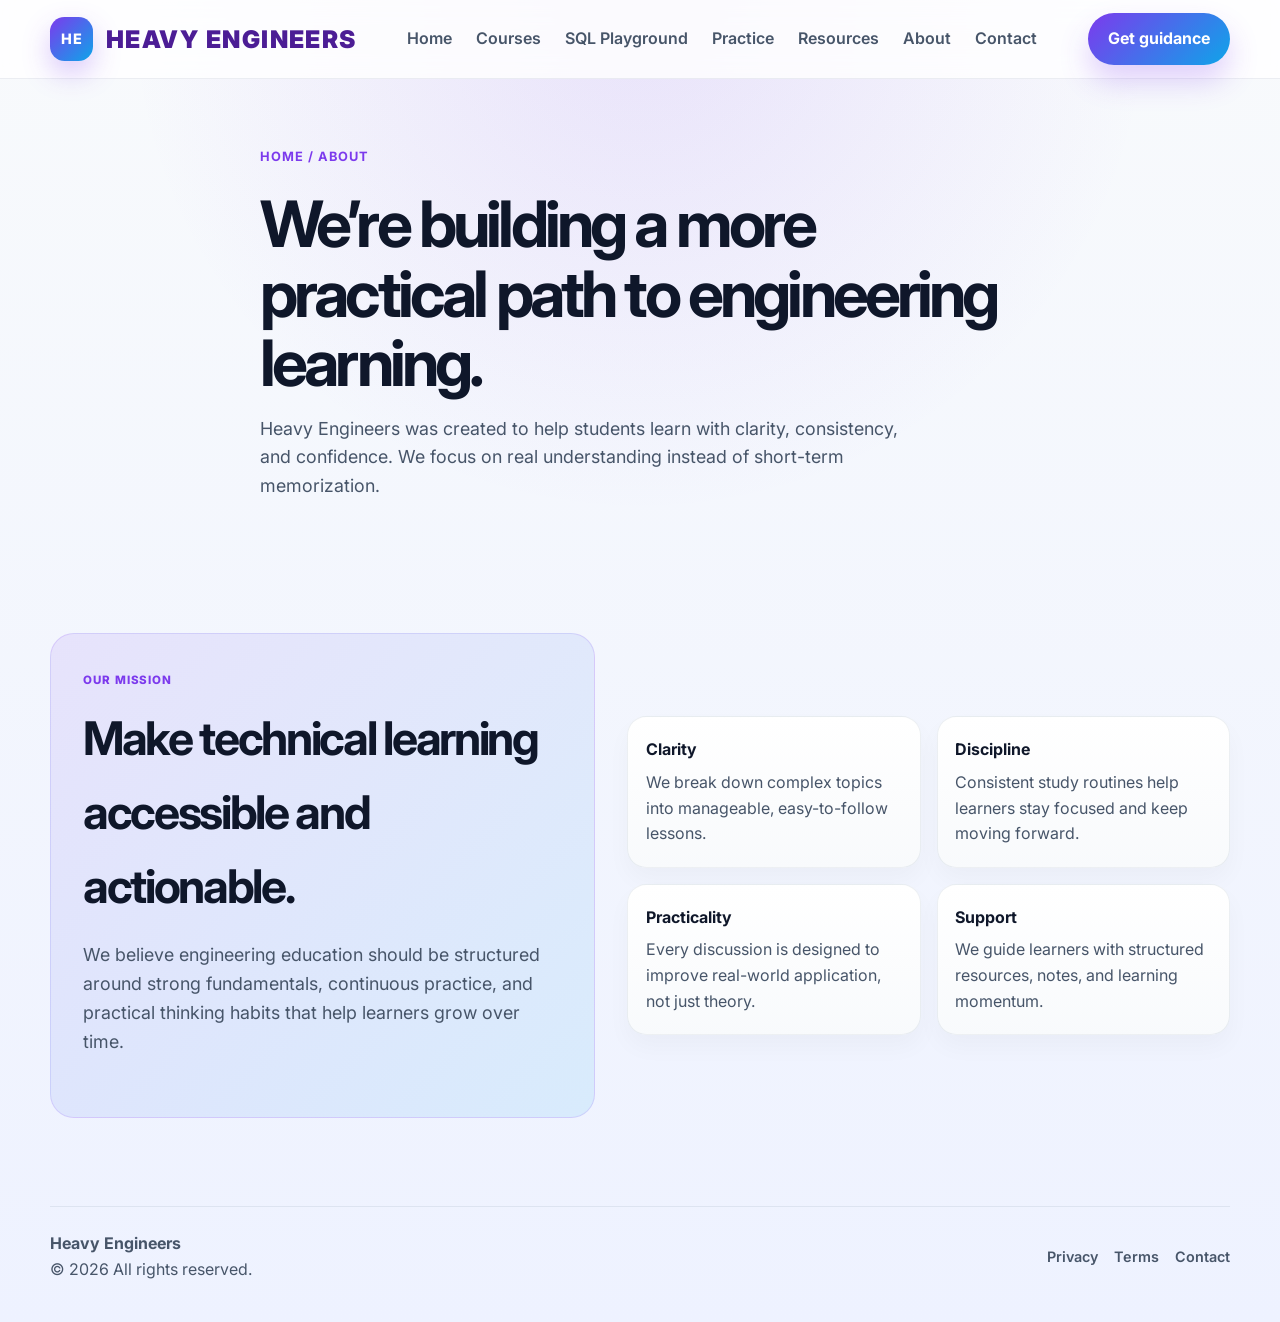
==== commit 9241eab7: "Improve frontend learning experience Refine responsive navigation, course progress, practice workflo" ====
--- a/about.html
+++ b/about.html
@@ -34,7 +34,7 @@
       href="https://fonts.googleapis.com/css2?family=Inter:wght@400;500;600;700;800;900&display=swap"
       rel="stylesheet"
     />
-    <link rel="stylesheet" href="styles.css?v=10" />
+    <link rel="stylesheet" href="styles.css?v=12" />
   </head>
   <body>
     <header class="topbar">
@@ -58,7 +58,7 @@
           <a href="contact.html">Contact</a>
         </nav>
 
-        <a href="contact.html" class="nav-cta">Join Now</a>
+        <a href="contact.html" class="nav-cta">Get guidance</a>
       </div>
     </header>
 
@@ -131,6 +131,6 @@
         "description": "Discover how Heavy Engineers supports consistent engineering learning with practical resources and structured support."
       }
     </script>
-    <script src="script.js?v=2"></script>
+    <script src="script.js?v=15"></script>
   </body>
 </html>
--- a/styles.css
+++ b/styles.css
@@ -17,6 +17,18 @@
   --shadow-soft: 0 18px 38px rgba(15, 23, 42, 0.08);
   --radius: 22px;
   --max-width: 1180px;
+  --space-1: 0.25rem;
+  --space-2: 0.5rem;
+  --space-3: 0.75rem;
+  --space-4: 1rem;
+  --space-6: 1.5rem;
+  --space-8: 2rem;
+  --space-12: 3rem;
+  --space-16: 4rem;
+}
+
+.course-nav-toggle {
+  display: none;
 }
 
 .code-input::placeholder {
@@ -208,6 +220,18 @@
   font-size: 0.84rem;
 }
 
+.practice-list-toggle {
+  display: none;
+  margin-left: auto;
+  border: 1px solid rgba(255,255,255,0.25);
+  border-radius: 999px;
+  padding: 0.3rem 0.55rem;
+  background: transparent;
+  color: #fff;
+  font-size: 0.72rem;
+  font-weight: 800;
+}
+
 .practice-list-heading strong {
   color: #c4b5fd;
 }
@@ -229,6 +253,96 @@
 .practice-problem:hover,
 .practice-problem.active {
   background: rgba(124, 58, 237, 0.07);
+}
+
+.course-progress-card,
+.lesson-completion,
+.next-lesson-card {
+  display: grid;
+  gap: 0.65rem;
+  margin: 1.25rem 0;
+  padding: 1rem 1.1rem;
+  border: 1px solid rgba(124, 58, 237, 0.15);
+  border-radius: 1rem;
+  background: linear-gradient(135deg, rgba(124, 58, 237, 0.06), rgba(14, 165, 233, 0.06));
+}
+
+.course-progress-card > div:first-child {
+  display: flex;
+  justify-content: space-between;
+  gap: 1rem;
+}
+
+.course-progress-card small,
+.lesson-completion-note,
+.next-lesson-card small {
+  color: var(--text-soft);
+}
+
+.lesson-context-bar {
+  display: flex;
+  justify-content: space-between;
+  gap: 1rem;
+  margin-bottom: 1rem;
+  color: var(--text-soft);
+  font-size: 0.82rem;
+  font-weight: 700;
+}
+
+.lesson-objectives {
+  margin: 0 0 1rem;
+  padding: 1rem 1.1rem;
+  border-left: 4px solid var(--secondary);
+  border-radius: 0 1rem 1rem 0;
+  background: rgba(14, 165, 233, 0.07);
+}
+
+.lesson-objectives strong {
+  color: var(--text);
+}
+
+.lesson-objectives ul {
+  display: grid;
+  gap: 0.35rem;
+  margin: 0.6rem 0 0;
+  padding-left: 1.2rem;
+  color: var(--text-soft);
+}
+
+.lesson-context-bar a,
+.next-lesson-card {
+  color: var(--primary-dark);
+}
+
+.lesson-completion {
+  display: flex;
+  align-items: center;
+  justify-content: space-between;
+}
+
+.lesson-completion label {
+  display: inline-flex;
+  align-items: center;
+  gap: 0.6rem;
+  font-weight: 800;
+}
+
+.lesson-completion input {
+  width: 1.1rem;
+  height: 1.1rem;
+  accent-color: var(--primary);
+}
+
+.next-lesson-card {
+  text-decoration: none;
+}
+
+.next-lesson-card span {
+  color: var(--primary);
+  font-size: 0.75rem;
+  font-weight: 900;
+  letter-spacing: 0.08em;
+  text-transform: uppercase;
 }
 
 .practice-problem-number {
@@ -566,6 +680,15 @@
 
 .nav-links a:hover::after,
 .nav-links a:focus-visible::after {
+  transform: scaleX(1);
+}
+
+.nav-links a[aria-current="page"] {
+  color: var(--primary-dark);
+  font-weight: 800;
+}
+
+.nav-links a[aria-current="page"]::after {
   transform: scaleX(1);
 }
 
@@ -1399,6 +1522,72 @@
   color: #e2e8f0;
 }
 
+.system-design-deep-dive {
+  display: grid;
+  gap: 1.1rem;
+  margin: 2rem 0;
+  padding: clamp(1.2rem, 3vw, 2rem);
+  border: 1px solid rgba(14, 165, 233, 0.2);
+  border-radius: 1.2rem;
+  background:
+    radial-gradient(circle at 100% 0, rgba(124, 58, 237, 0.11), transparent 34%),
+    linear-gradient(135deg, #f8fbff, #f8fafc);
+}
+
+.deep-dive-heading {
+  display: grid;
+  gap: 0.35rem;
+}
+
+.deep-dive-heading h3 {
+  margin: 0;
+  color: var(--text);
+  font-size: clamp(1.35rem, 2.4vw, 1.85rem);
+  letter-spacing: -0.035em;
+}
+
+.system-design-deep-dive .lesson-body {
+  max-width: 78ch;
+  margin: 0;
+}
+
+.deep-dive-grid {
+  display: grid;
+  grid-template-columns: 1fr 1fr;
+  gap: 0.9rem;
+}
+
+.deep-dive-card {
+  padding: 1rem;
+  border: 1px solid rgba(148, 163, 184, 0.2);
+  border-radius: 0.9rem;
+  background: rgba(255, 255, 255, 0.82);
+}
+
+.deep-dive-card ul {
+  display: grid;
+  gap: 0.55rem;
+  margin: 0.65rem 0 0;
+  padding-left: 1.1rem;
+  color: var(--text-soft);
+  line-height: 1.65;
+}
+
+.deep-dive-card p {
+  margin: 0.65rem 0 0;
+  color: var(--text-soft);
+  line-height: 1.7;
+}
+
+.deep-dive-warning {
+  border-color: rgba(245, 158, 11, 0.26);
+  background: rgba(255, 251, 235, 0.88);
+}
+
+.deep-dive-warning .callout-label {
+  color: #b45309;
+}
+
 .expert-questions strong {
   color: #c4b5fd;
 }
@@ -1605,6 +1794,23 @@
   .editor-expanded {
     inset: 0.5rem;
   }
+
+  .lesson-context-bar,
+  .lesson-completion {
+    align-items: flex-start;
+    flex-direction: column;
+  }
+}
+
+@media (prefers-reduced-motion: reduce) {
+  *,
+  *::before,
+  *::after {
+    animation-duration: 0.01ms !important;
+    animation-iteration-count: 1 !important;
+    scroll-behavior: auto !important;
+    transition-duration: 0.01ms !important;
+  }
 }
 
 .course-section {
@@ -1660,6 +1866,23 @@
 .course-section p,
 .bullet-list {
   color: var(--text-soft);
+}
+
+.lesson-summary-card {
+  position: relative;
+}
+
+.lesson-summary-card.is-complete {
+  border-color: rgba(16, 185, 129, 0.35);
+  background: linear-gradient(135deg, rgba(16, 185, 129, 0.08), rgba(14, 165, 233, 0.04));
+}
+
+.lesson-summary-status {
+  display: inline-flex;
+  margin-top: 0.7rem;
+  color: var(--primary-dark);
+  font-size: 0.8rem;
+  font-weight: 800;
 }
 
 .code-block {
@@ -1876,33 +2099,8 @@
   min-width: 8.7rem;
 }
 
-.editor-actions button[data-run-sql-editor]::before,
-.editor-actions button[data-run-html-editor]::before {
-  content: "▶";
-  font-size: 0.65rem;
-}
-
-.editor-actions button[data-format-sql-editor]::before {
-  content: "≡";
-  font-size: 1rem;
-  font-weight: 900;
-}
-
-.editor-actions button[data-reset-sql-editor]::before,
-.editor-actions button[data-reset-html-editor]::before {
-  content: "↻";
-  font-size: 1rem;
-}
-
-.editor-actions button[data-expand-editor]::before {
-  content: "↗";
-  font-size: 0.9rem;
-}
-
-.editor-actions button[data-check-sql-editor]::before,
-.editor-actions button[data-check-html-editor]::before {
-  content: "✓";
-  font-size: 0.85rem;
+.editor-actions button::before {
+  content: none !important;
 }
 
 #htmlEditor,
@@ -2076,7 +2274,7 @@
 }
 
 .schema-details summary::before {
-  content: "▾";
+  content: ">";
   color: var(--secondary);
   font-size: 0.8rem;
   transition: transform 0.2s ease;
@@ -2113,6 +2311,8 @@
 }
 
 .schema-content {
+  max-height: 24rem;
+  overflow: auto;
   padding: 0 1rem 1rem;
 }
 
@@ -2224,6 +2424,44 @@
   color: #047857;
 }
 
+.sql-result-actions {
+  display: flex;
+  flex-wrap: wrap;
+  gap: 0.45rem;
+  margin-top: 0.45rem;
+}
+
+.sql-result-actions button {
+  border: 1px solid rgba(4, 120, 87, 0.25);
+  border-radius: 0.5rem;
+  padding: 0.35rem 0.55rem;
+  background: #fff;
+  color: #047857;
+  cursor: pointer;
+  font-size: 0.72rem;
+  font-weight: 800;
+}
+
+.runtime-error {
+  margin: 0.75rem 0;
+  padding: 0.7rem 0.85rem;
+  border: 1px solid rgba(239, 68, 68, 0.25);
+  border-radius: 0.7rem;
+  background: rgba(239, 68, 68, 0.08);
+  color: #991b1b;
+  font-size: 0.84rem;
+}
+
+.runtime-error button {
+  margin-left: 0.35rem;
+  border: 0;
+  background: transparent;
+  color: inherit;
+  cursor: pointer;
+  font-weight: 800;
+  text-decoration: underline;
+}
+
 .sql-result-empty {
   background: rgba(245, 158, 11, 0.08);
   border-color: rgba(245, 158, 11, 0.24);
@@ -2250,6 +2488,39 @@
   width: 100%;
   border-collapse: collapse;
   font-size: 0.92rem;
+}
+
+.sql-history {
+  border-top: 1px solid rgba(148, 163, 184, 0.16);
+  padding: 0.7rem 0.85rem;
+  background: rgba(248, 250, 252, 0.75);
+}
+
+.sql-history summary {
+  color: var(--text-soft);
+  cursor: pointer;
+  font-size: 0.78rem;
+  font-weight: 800;
+}
+
+.sql-history [data-sql-history-list] {
+  display: grid;
+  gap: 0.4rem;
+  margin-top: 0.6rem;
+}
+
+.sql-history button {
+  overflow: hidden;
+  border: 1px solid rgba(148, 163, 184, 0.22);
+  border-radius: 0.5rem;
+  padding: 0.45rem 0.6rem;
+  background: #fff;
+  color: var(--text-soft);
+  font: 0.72rem/1.35 "SFMono-Regular", Consolas, monospace;
+  text-align: left;
+  text-overflow: ellipsis;
+  white-space: nowrap;
+  cursor: pointer;
 }
 
 .sql-output th,
@@ -2578,6 +2849,9 @@
 }
 
 @media (max-width: 900px) {
+  .deep-dive-grid {
+    grid-template-columns: 1fr;
+  }
   .cards,
   .feature-courses,
   .testimonial-grid {
@@ -2604,8 +2878,34 @@
     position: static;
   }
 
+  .course-nav-toggle {
+    display: flex;
+    align-items: center;
+    justify-content: space-between;
+    width: 100%;
+    margin-top: 1rem;
+    padding: 0.75rem 0.85rem;
+    border: 1px solid rgba(148, 163, 184, 0.25);
+    border-radius: 0.8rem;
+    background: #fff;
+    color: var(--text);
+    font-weight: 800;
+    cursor: pointer;
+  }
+
+  .course-nav.is-collapsed {
+    display: none;
+  }
+
+  .course-nav {
+    display: none;
+  }
+
+  .course-nav:not(.is-collapsed) {
+    display: grid;
+  }
+
   .cta-box,
-  .nav,
   .footer-row {
     flex-direction: column;
     align-items: flex-start;
@@ -2621,6 +2921,16 @@
 
   .nav-links.open {
     display: flex;
+    position: absolute;
+    top: calc(100% + 0.5rem);
+    left: 1rem;
+    right: 1rem;
+    z-index: 60;
+    padding: 0.75rem;
+    border: 1px solid rgba(148, 163, 184, 0.2);
+    border-radius: 1rem;
+    background: #fff;
+    box-shadow: var(--shadow);
   }
 
   .menu-toggle {
@@ -2632,6 +2942,38 @@
 
   .nav-cta {
     display: none;
+  }
+
+  .practice-list-toggle {
+    display: inline-flex;
+  }
+
+  .practice-list #practice-problem-list {
+    display: none;
+  }
+
+  .practice-list.is-expanded #practice-problem-list {
+    display: block;
+  }
+
+  .editor-actions {
+    display: grid;
+    grid-template-columns: repeat(2, minmax(0, 1fr));
+    gap: 0.5rem;
+    width: 100%;
+  }
+
+  .editor-actions .small-inline {
+    width: 100%;
+    min-width: 0;
+  }
+
+  .schema-content {
+    max-height: 18rem;
+  }
+
+  body.nav-open {
+    overflow: hidden;
   }
 }
 
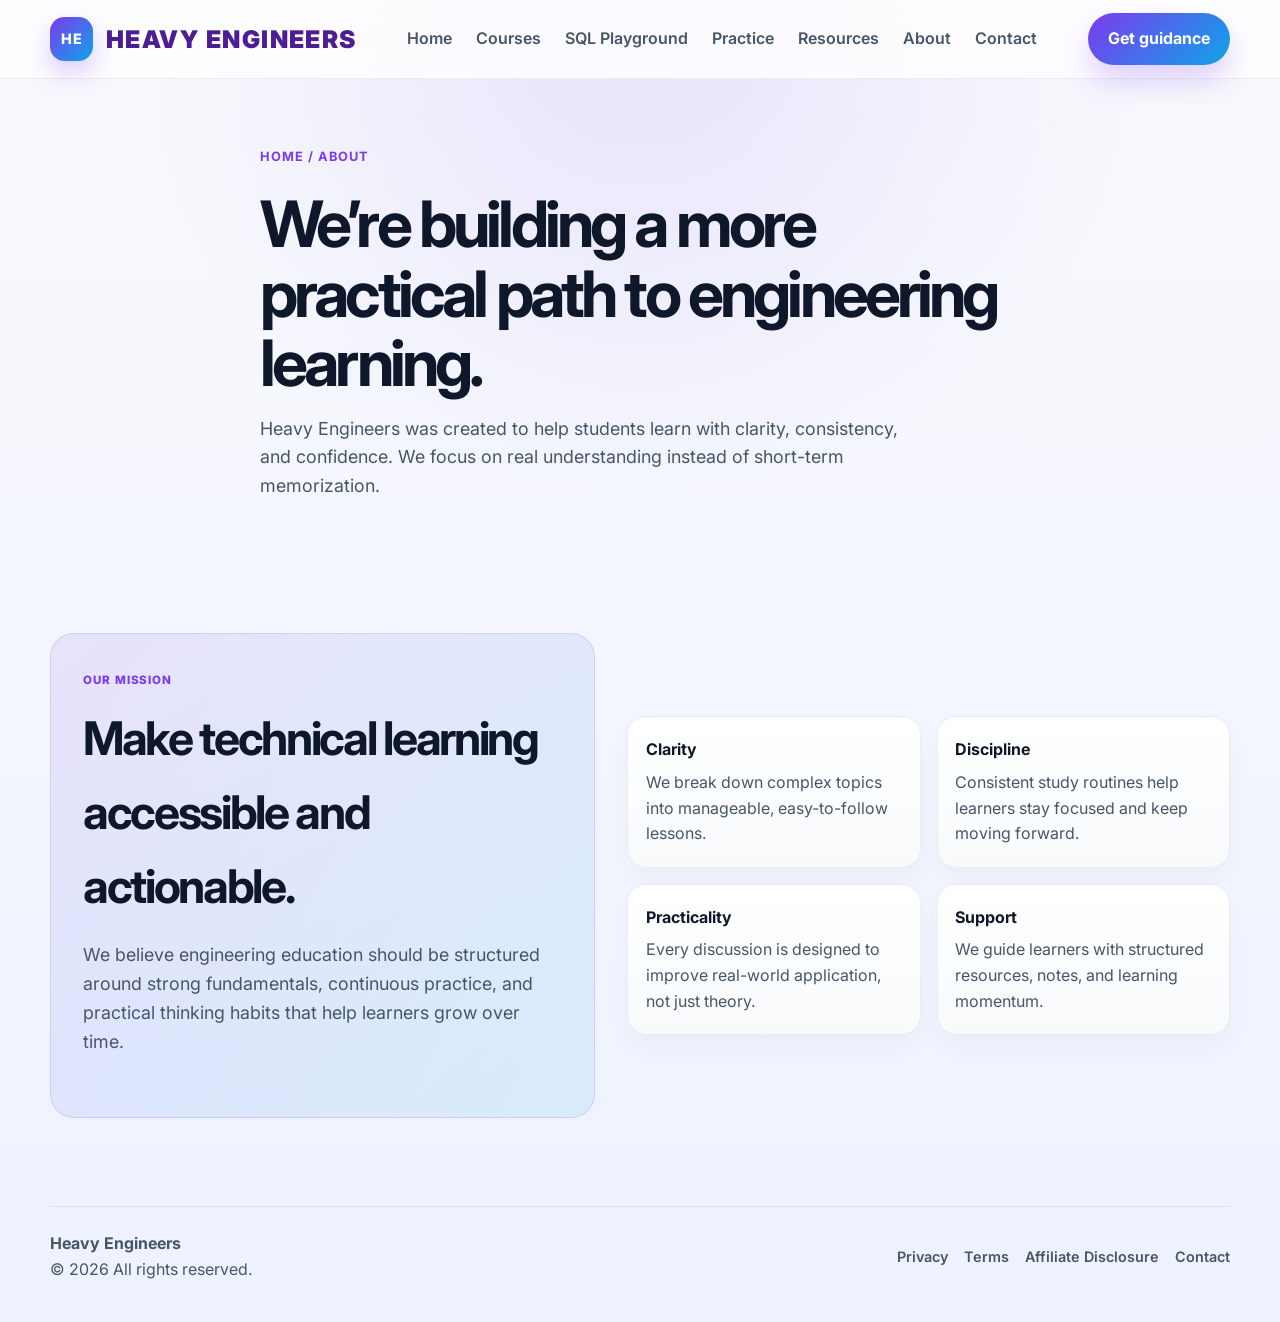
==== commit 0d1c22aa: "Add AdSense verification and legal footer/contact links" ====
--- a/about.html
+++ b/about.html
@@ -117,6 +117,7 @@
         <div class="footer-links">
           <a href="privacy.html">Privacy</a>
           <a href="terms.html">Terms</a>
+          <a href="affiliate-disclosure.html">Affiliate Disclosure</a>
           <a href="contact.html">Contact</a>
         </div>
       </div>
--- a/styles.css
+++ b/styles.css
@@ -491,6 +491,74 @@
   line-height: 1.8;
 }
 
+.fde-reading {
+  display: grid;
+  gap: 24px;
+  margin: 34px 0;
+}
+
+.fde-reading-heading {
+  display: grid;
+  gap: 8px;
+  padding-bottom: 4px;
+}
+
+.fde-reading-heading p {
+  max-width: 720px;
+  margin: 0;
+  color: var(--text-soft);
+  line-height: 1.7;
+}
+
+.fde-reading-module {
+  display: grid;
+  grid-template-columns: 48px minmax(0, 1fr);
+  gap: 18px;
+  padding: 24px;
+  border: 1px solid var(--line);
+  border-radius: 18px;
+  background: var(--card);
+  box-shadow: 0 12px 30px rgba(15, 23, 42, 0.05);
+}
+
+.fde-module-number {
+  color: var(--accent);
+  font: 700 0.82rem/1 var(--mono);
+  letter-spacing: 0.08em;
+}
+
+.fde-reading-module h3 {
+  margin: 0 0 10px;
+  color: var(--text);
+}
+
+.fde-reading-module p {
+  margin: 0;
+  color: var(--text-soft);
+  line-height: 1.8;
+}
+
+.fde-fieldwork {
+  display: grid;
+  gap: 6px;
+  margin-top: 18px;
+  padding: 14px 16px;
+  border-left: 3px solid var(--accent);
+  background: var(--card-alt);
+}
+
+.fde-fieldwork strong {
+  color: var(--text);
+  font-size: 0.82rem;
+  letter-spacing: 0.04em;
+  text-transform: uppercase;
+}
+
+.fde-fieldwork span {
+  color: var(--text);
+  line-height: 1.6;
+}
+
 .practice-step-nav {
   display: flex;
   align-items: center;
